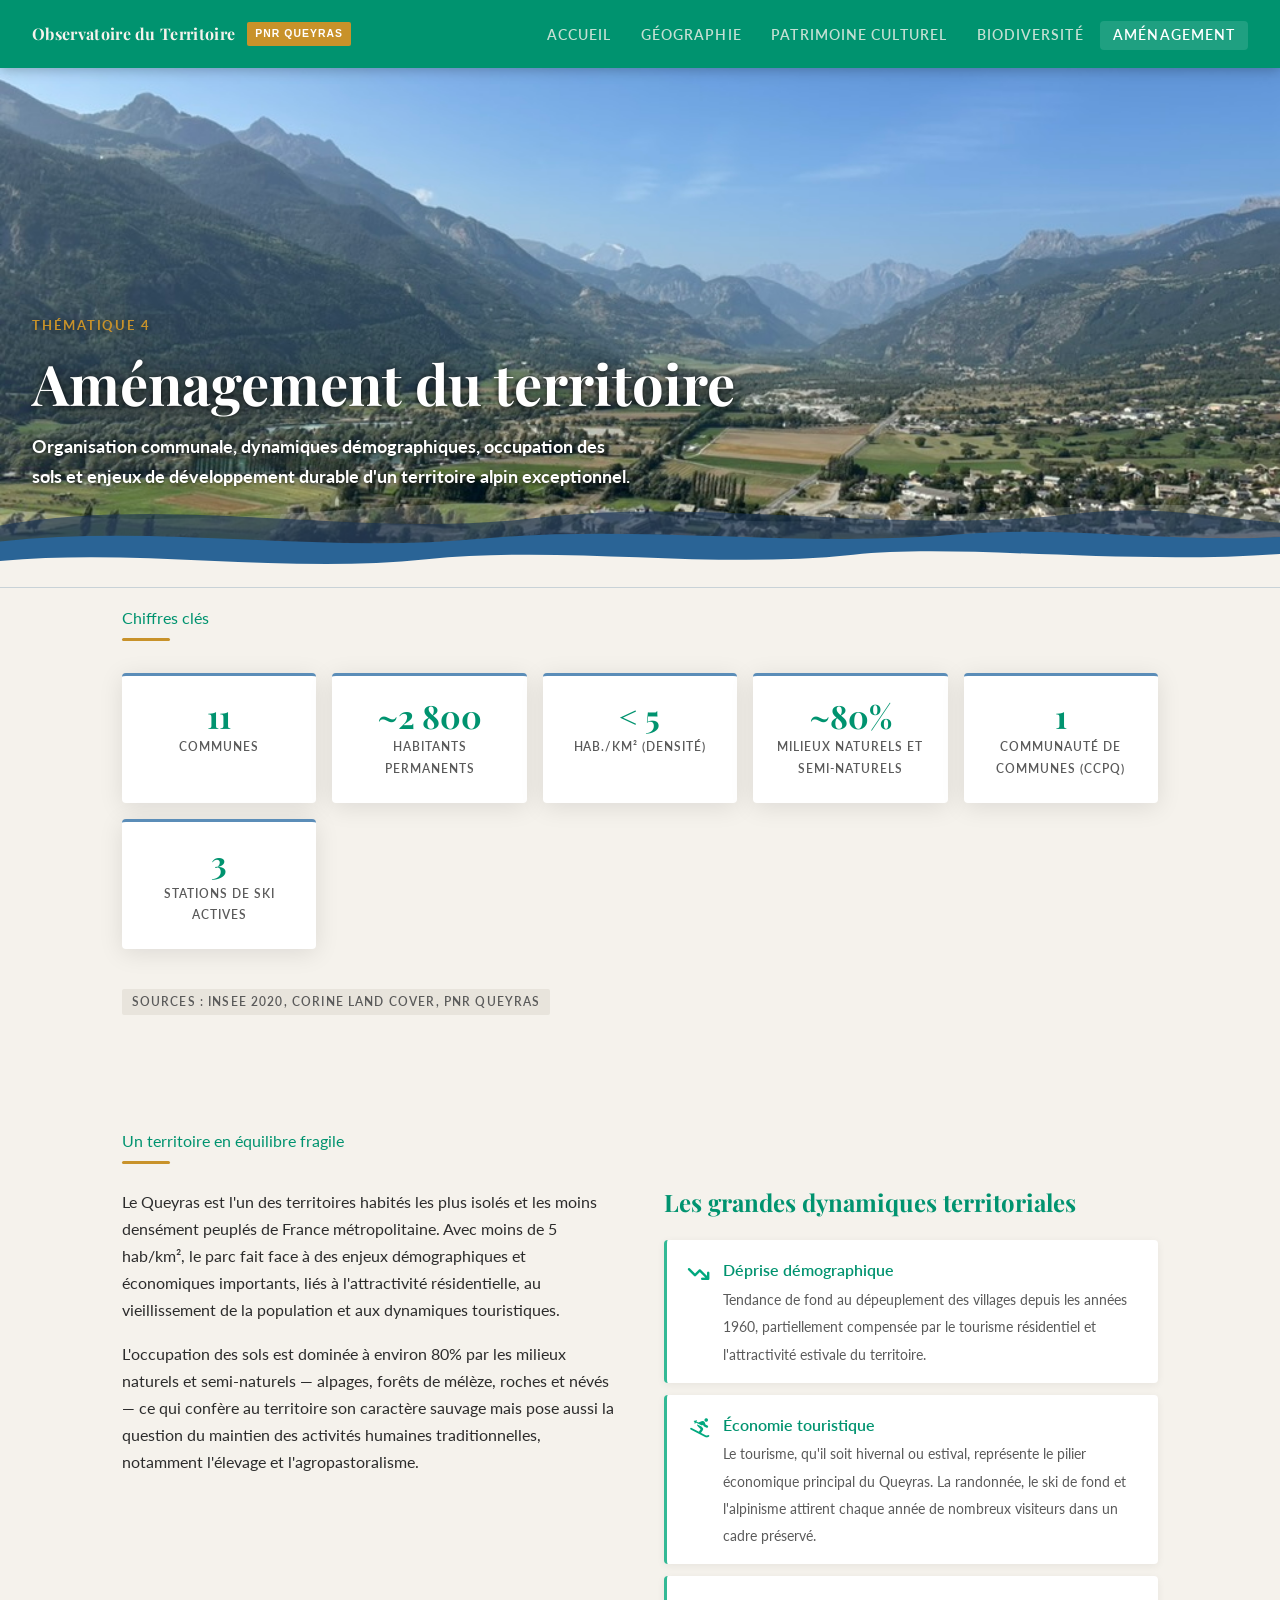
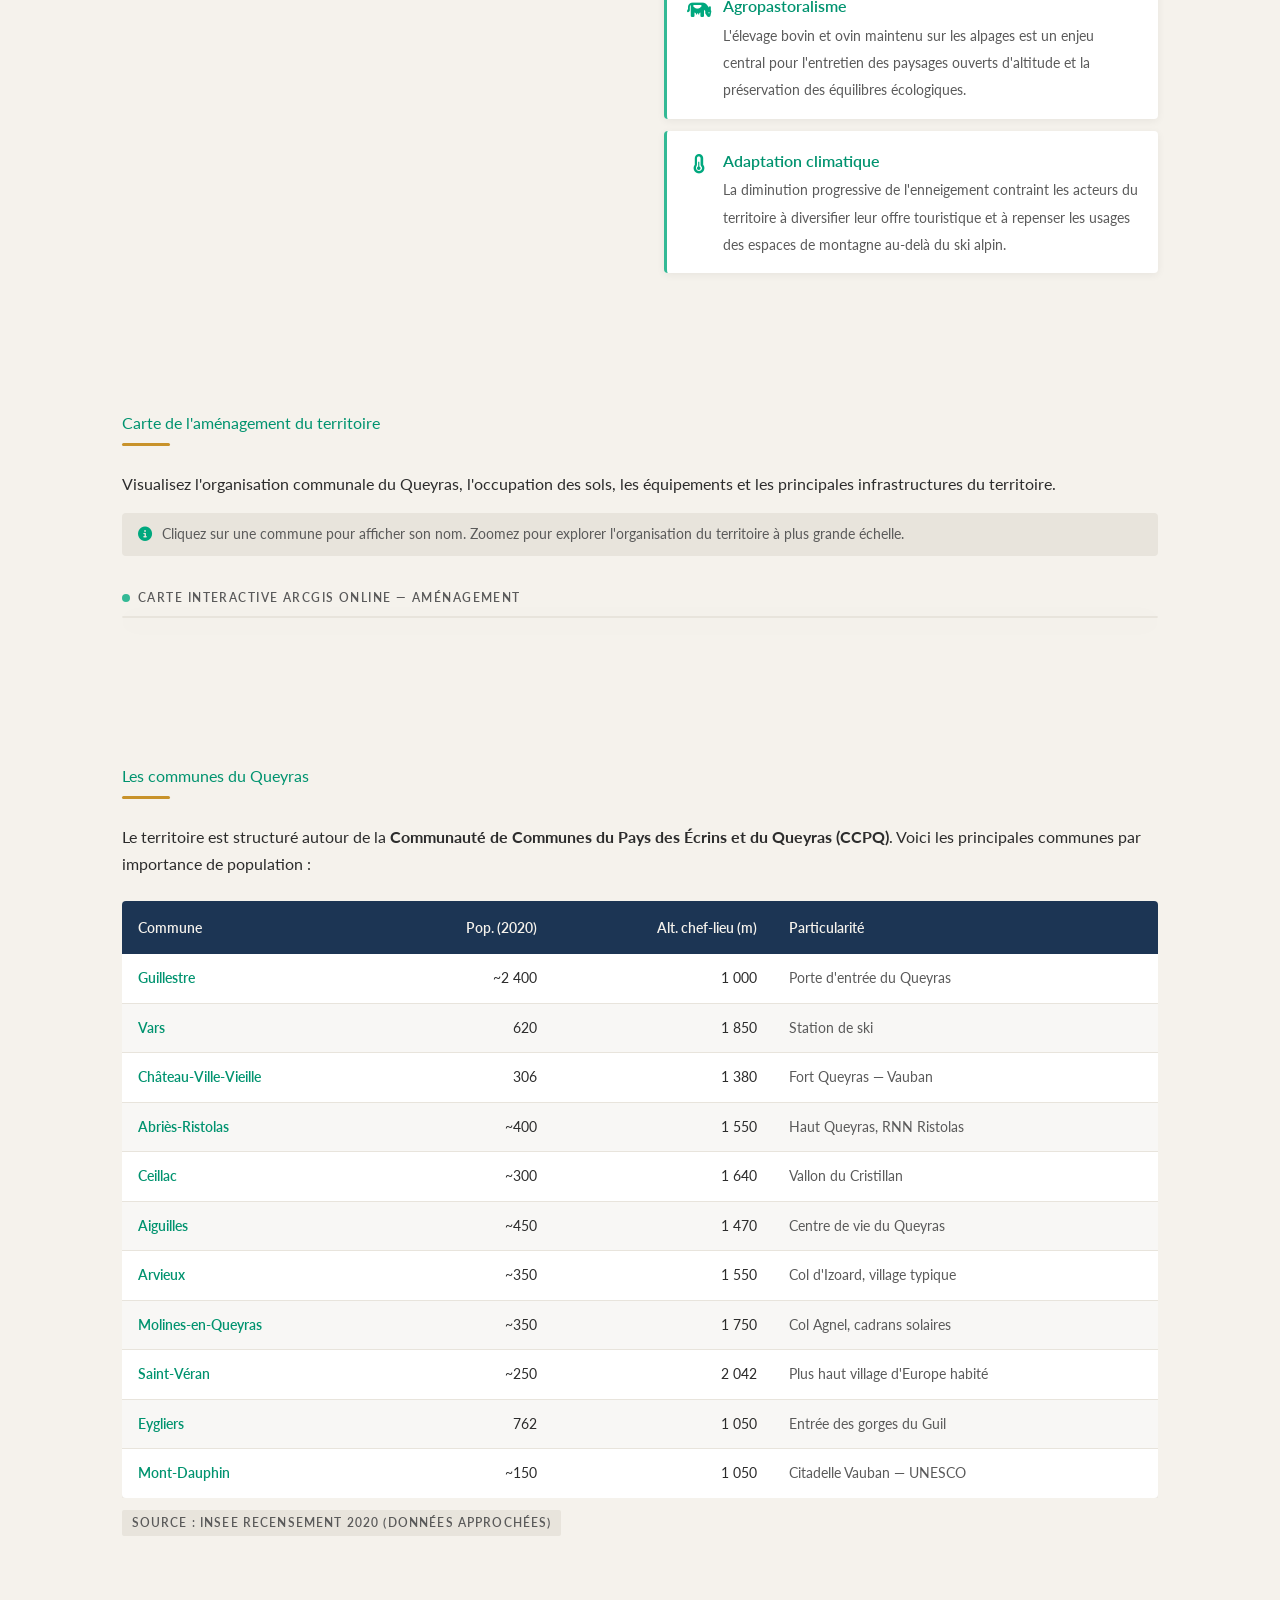
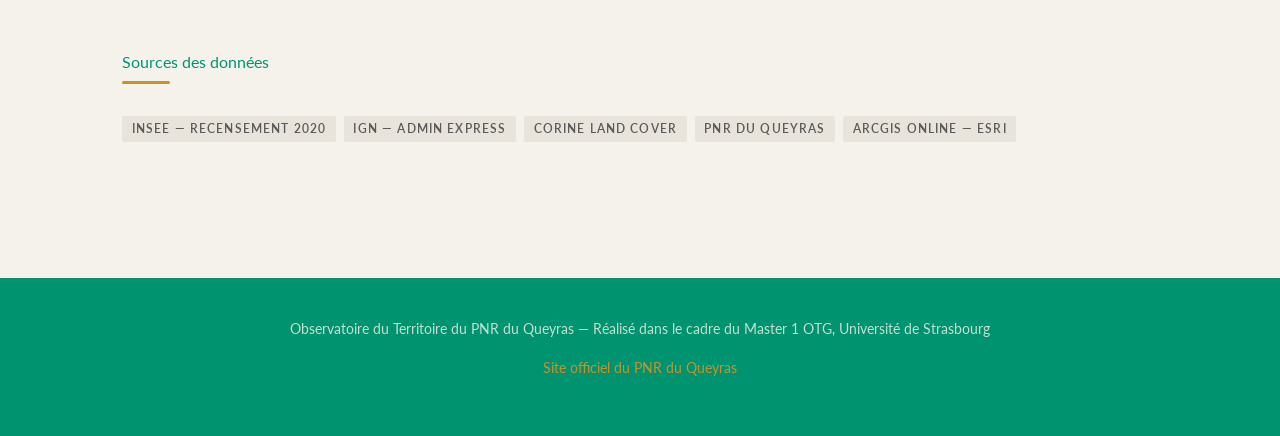
==== amenagement.html @ 5760b34a "Add files via upload" ====
<!DOCTYPE html>
<html lang="fr">
<head>
  <meta charset="UTF-8" />
  <meta name="viewport" content="width=device-width, initial-scale=1.0" />
  <title>Aménagement du territoire — Observatoire PNR Queyras</title>
  <link rel="stylesheet" href="style.css" />
  <script type="module" src="https://js.arcgis.com/5.0/embeddable-components/"></script>
</head>
<body>

<nav class="navbar">
  <div class="nav-brand">
    <span>Observatoire du Territoire</span>
    <span class="badge">PNR Queyras</span>
  </div>
  <ul class="nav-links">
    <li><a href="index.html">Accueil</a></li>
    <li><a href="geographie.html">Géographie</a></li>
    <li><a href="patrimoine.html">Patrimoine culturel</a></li>
    <li><a href="biodiversite.html">Biodiversité</a></li>
    <li><a href="amenagement.html">Aménagement</a></li>
  </ul>
</nav>

<header class="hero" style="
  background: url('amenagement-cover.jpeg') center 55% / cover no-repeat;
  position: relative;
">
  <div class="hero-content">
    <p class="hero-eyebrow" style="font-weight:700;">Thématique 4</p>
    <h1>Aménagement du territoire</h1>
    <p class="hero-subtitle" style="font-weight:700;">Organisation communale, dynamiques démographiques, occupation des sols et enjeux de développement durable d'un territoire alpin exceptionnel.</p>
  </div>
  <div class="hero-waves">
    <svg viewBox="0 0 1440 120" preserveAspectRatio="none" xmlns="http://www.w3.org/2000/svg">
      <path d="M0,30 C240,70 480,0 720,35 C960,70 1200,5 1440,35 L1440,120 L0,120 Z" fill="rgba(255,255,255,0.18)"/>
      <path d="M0,50 C200,15 400,65 600,42 C800,18 1000,60 1200,38 C1300,25 1370,42 1440,47 L1440,120 L0,120 Z" fill="#1C3554" opacity="0.65"/>
      <path d="M0,68 C180,48 360,82 540,65 C720,48 900,76 1080,60 C1200,50 1320,70 1440,63 L1440,120 L0,120 Z" fill="#2A6496"/>
      <path d="M0,90 C160,75 320,105 480,88 C640,72 800,100 960,83 C1080,70 1260,95 1440,82 L1440,120 L0,120 Z" fill="#F5F2EC"/>
    </svg>
  </div>
</header>

<main>
  <div class="container">

    <!-- CHIFFRES CLÉS -->
    <section class="section">
      <p class="section-title">Chiffres clés</p>
      <div class="section-line"></div>
      <div class="stats-grid fade-in">
        <div class="stat-card" style="border-top-color:var(--bleu-ciel);">
          <div class="stat-value">11</div>
          <div class="stat-label">Communes</div>
        </div>
        <div class="stat-card" style="border-top-color:var(--bleu-ciel);">
          <div class="stat-value">~2 800</div>
          <div class="stat-label">Habitants permanents</div>
        </div>
        <div class="stat-card" style="border-top-color:var(--bleu-ciel);">
          <div class="stat-value">&lt; 5</div>
          <div class="stat-label">hab./km² (densité)</div>
        </div>
        <div class="stat-card" style="border-top-color:var(--bleu-ciel);">
          <div class="stat-value">~80%</div>
          <div class="stat-label">Milieux naturels et semi-naturels</div>
        </div>
        <div class="stat-card" style="border-top-color:var(--bleu-ciel);">
          <div class="stat-value">1</div>
          <div class="stat-label">Communauté de communes (CCPQ)</div>
        </div>
        <div class="stat-card" style="border-top-color:var(--bleu-ciel);">
          <div class="stat-value">3</div>
          <div class="stat-label">Stations de ski actives</div>
        </div>
      </div>
      <span class="source-tag">Sources : INSEE 2020, Corine Land Cover, PNR Queyras</span>
    </section>

    <!-- PRÉSENTATION TEXTUELLE -->
    <section class="section fade-in">
      <p class="section-title">Un territoire en équilibre fragile</p>
      <div class="section-line"></div>
      <div class="content-split">
        <div>
          <p>Le Queyras est l'un des territoires habités les plus isolés et les moins densément peuplés de France métropolitaine. Avec moins de 5 hab/km², le parc fait face à des enjeux démographiques et économiques importants, liés à l'attractivité résidentielle, au vieillissement de la population et aux dynamiques touristiques.</p>
          <p>L'occupation des sols est dominée à environ 80% par les milieux naturels et semi-naturels — alpages, forêts de mélèze, roches et névés — ce qui confère au territoire son caractère sauvage mais pose aussi la question du maintien des activités humaines traditionnelles, notamment l'élevage et l'agropastoralisme.</p>
        </div>
        <div>
          <h3 style="color:var(--vert-foret); margin-bottom:0.75rem;">Les grandes dynamiques territoriales</h3>
          <ul class="heritage-list">
            <li>
              <span class="icon"><i class="fa-solid fa-arrow-trend-down"></i></span>
              <div><strong>Déprise démographique</strong><span>Tendance de fond au dépeuplement des villages depuis les années 1960, partiellement compensée par le tourisme résidentiel et l'attractivité estivale du territoire.</span></div>
            </li>
            <li>
              <span class="icon"><i class="fa-solid fa-person-skiing"></i></span>
              <div><strong>Économie touristique</strong><span>Le tourisme, qu'il soit hivernal ou estival, représente le pilier économique principal du Queyras. La randonnée, le ski de fond et l'alpinisme attirent chaque année de nombreux visiteurs dans un cadre préservé.</span></div>
            </li>
            <li>
              <span class="icon"><i class="fa-solid fa-cow"></i></span>
              <div><strong>Agropastoralisme</strong><span>L'élevage bovin et ovin maintenu sur les alpages est un enjeu central pour l'entretien des paysages ouverts d'altitude et la préservation des équilibres écologiques.</span></div>
            </li>
            <li>
              <span class="icon"><i class="fa-solid fa-temperature-half"></i></span>
              <div><strong>Adaptation climatique</strong><span>La diminution progressive de l'enneigement contraint les acteurs du territoire à diversifier leur offre touristique et à repenser les usages des espaces de montagne au-delà du ski alpin.</span></div>
            </li>
          </ul>
        </div>
      </div>
    </section>

    <!-- CARTE INTERACTIVE -->
    <section class="section fade-in">
      <p class="section-title">Carte de l'aménagement du territoire</p>
      <div class="section-line"></div>
      <p>Visualisez l'organisation communale du Queyras, l'occupation des sols, les équipements et les principales infrastructures du territoire.</p>
      <p style="font-size:0.88rem; color:var(--texte-leger); background:var(--gris-doux); padding:0.6rem 1rem; border-radius:4px; margin-bottom:0.5rem;">
        <i class="fa-solid fa-circle-info" style="color:var(--vert-montagne); margin-right:0.4rem;"></i>
        Cliquez sur une commune pour afficher son nom. Zoomez pour explorer l'organisation du territoire à plus grande échelle.
      </p>

      <div class="map-block">
        <div class="map-label">Carte interactive ArcGIS Online — Aménagement</div>
        <div class="map-iframe-wrapper">
          <!-- ╔══════════════════════════════════════════════════════════╗
               ║  REMPLACER PAR VOTRE LIEN ARCGIS AMÉNAGEMENT            ║
               ║  Couches suggérées :                                    ║
               ║  - Limites PNR + Communes                               ║
               ║  - Occupation des sols (Corine Land Cover)              ║
               ║  - Routes et accès                                      ║
               ║  - Équipements touristiques                             ║
               ╚══════════════════════════════════════════════════════════╝ -->
          <arcgis-embedded-map
            style="height:500px; width:100%;"
            item-id="7ecd8240e781426290216655fb91750b"
            theme="light"
            legend-enabled
            time-zone-label-enabled
            extent="725089.1506070411,5548488.668702696,801679.0529486844,5602911.832841669,102100"
            portal-url="https://unistra.maps.arcgis.com">
          </arcgis-embedded-map>
        </div>
      </div>
    </section>

    <!-- RÉPARTITION COMMUNALE -->
    <section class="section fade-in">
      <p class="section-title">Les communes du Queyras</p>
      <div class="section-line"></div>
      <p>Le territoire est structuré autour de la <strong>Communauté de Communes du Pays des Écrins et du Queyras (CCPQ)</strong>. Voici les principales communes par importance de population :</p>

      <div style="overflow-x:auto; margin-top:1.5rem;">
        <table style="width:100%; border-collapse:collapse; background:var(--blanc); border-radius:4px; overflow:hidden; box-shadow:var(--ombre); font-size:0.9rem;">
          <thead>
            <tr style="background:var(--bleu-nuit); color:var(--creme);">
              <th style="padding:0.9rem 1rem; text-align:left; font-weight:600;">Commune</th>
              <th style="padding:0.9rem 1rem; text-align:right; font-weight:600;">Pop. (2020)</th>
              <th style="padding:0.9rem 1rem; text-align:right; font-weight:600;">Alt. chef-lieu (m)</th>
              <th style="padding:0.9rem 1rem; text-align:left; font-weight:600;">Particularité</th>
            </tr>
          </thead>
          <tbody>
            <tr style="border-bottom:1px solid var(--gris-doux);">
              <td style="padding:0.75rem 1rem; font-weight:600; color:var(--vert-foret);">Guillestre</td>
              <td style="padding:0.75rem 1rem; text-align:right;">~2 400</td>
              <td style="padding:0.75rem 1rem; text-align:right;">1 000</td>
              <td style="padding:0.75rem 1rem; color:var(--texte-leger);">Porte d'entrée du Queyras</td>
            </tr>
            <tr style="border-bottom:1px solid var(--gris-doux); background:rgba(232,228,220,0.3);">
              <td style="padding:0.75rem 1rem; font-weight:600; color:var(--vert-foret);">Vars</td>
              <td style="padding:0.75rem 1rem; text-align:right;">620</td>
              <td style="padding:0.75rem 1rem; text-align:right;">1 850</td>
              <td style="padding:0.75rem 1rem; color:var(--texte-leger);">Station de ski</td>
            </tr>
            <tr style="border-bottom:1px solid var(--gris-doux);">
              <td style="padding:0.75rem 1rem; font-weight:600; color:var(--vert-foret);">Château-Ville-Vieille</td>
              <td style="padding:0.75rem 1rem; text-align:right;">306</td>
              <td style="padding:0.75rem 1rem; text-align:right;">1 380</td>
              <td style="padding:0.75rem 1rem; color:var(--texte-leger);">Fort Queyras — Vauban</td>
            </tr>
            <tr style="border-bottom:1px solid var(--gris-doux); background:rgba(232,228,220,0.3);">
              <td style="padding:0.75rem 1rem; font-weight:600; color:var(--vert-foret);">Abriès-Ristolas</td>
              <td style="padding:0.75rem 1rem; text-align:right;">~400</td>
              <td style="padding:0.75rem 1rem; text-align:right;">1 550</td>
              <td style="padding:0.75rem 1rem; color:var(--texte-leger);">Haut Queyras, RNN Ristolas</td>
            </tr>
            <tr style="border-bottom:1px solid var(--gris-doux);">
              <td style="padding:0.75rem 1rem; font-weight:600; color:var(--vert-foret);">Ceillac</td>
              <td style="padding:0.75rem 1rem; text-align:right;">~300</td>
              <td style="padding:0.75rem 1rem; text-align:right;">1 640</td>
              <td style="padding:0.75rem 1rem; color:var(--texte-leger);">Vallon du Cristillan</td>
            </tr>
            <tr style="border-bottom:1px solid var(--gris-doux); background:rgba(232,228,220,0.3);">
              <td style="padding:0.75rem 1rem; font-weight:600; color:var(--vert-foret);">Aiguilles</td>
              <td style="padding:0.75rem 1rem; text-align:right;">~450</td>
              <td style="padding:0.75rem 1rem; text-align:right;">1 470</td>
              <td style="padding:0.75rem 1rem; color:var(--texte-leger);">Centre de vie du Queyras</td>
            </tr>
            <tr style="border-bottom:1px solid var(--gris-doux);">
              <td style="padding:0.75rem 1rem; font-weight:600; color:var(--vert-foret);">Arvieux</td>
              <td style="padding:0.75rem 1rem; text-align:right;">~350</td>
              <td style="padding:0.75rem 1rem; text-align:right;">1 550</td>
              <td style="padding:0.75rem 1rem; color:var(--texte-leger);">Col d'Izoard, village typique</td>
            </tr>
            <tr style="border-bottom:1px solid var(--gris-doux); background:rgba(232,228,220,0.3);">
              <td style="padding:0.75rem 1rem; font-weight:600; color:var(--vert-foret);">Molines-en-Queyras</td>
              <td style="padding:0.75rem 1rem; text-align:right;">~350</td>
              <td style="padding:0.75rem 1rem; text-align:right;">1 750</td>
              <td style="padding:0.75rem 1rem; color:var(--texte-leger);">Col Agnel, cadrans solaires</td>
            </tr>
            <tr style="border-bottom:1px solid var(--gris-doux);">
              <td style="padding:0.75rem 1rem; font-weight:600; color:var(--vert-foret);">Saint-Véran</td>
              <td style="padding:0.75rem 1rem; text-align:right;">~250</td>
              <td style="padding:0.75rem 1rem; text-align:right;">2 042</td>
              <td style="padding:0.75rem 1rem; color:var(--texte-leger);">Plus haut village d'Europe habité</td>
            </tr>
            <tr style="border-bottom:1px solid var(--gris-doux); background:rgba(232,228,220,0.3);">
              <td style="padding:0.75rem 1rem; font-weight:600; color:var(--vert-foret);">Eygliers</td>
              <td style="padding:0.75rem 1rem; text-align:right;">762</td>
              <td style="padding:0.75rem 1rem; text-align:right;">1 050</td>
              <td style="padding:0.75rem 1rem; color:var(--texte-leger);">Entrée des gorges du Guil</td>
            </tr>
            <tr>
              <td style="padding:0.75rem 1rem; font-weight:600; color:var(--vert-foret);">Mont-Dauphin</td>
              <td style="padding:0.75rem 1rem; text-align:right;">~150</td>
              <td style="padding:0.75rem 1rem; text-align:right;">1 050</td>
              <td style="padding:0.75rem 1rem; color:var(--texte-leger);">Citadelle Vauban — UNESCO</td>
            </tr>
          </tbody>
        </table>
      </div>
      <span class="source-tag" style="margin-top:0.75rem; display:inline-block;">Source : INSEE Recensement 2020 (données approchées)</span>
    </section>

    <section class="section fade-in">
      <p class="section-title">Sources des données</p>
      <div class="section-line"></div>
      <p>
        <span class="source-tag">INSEE — Recensement 2020</span>&nbsp;
        <span class="source-tag">IGN — Admin Express</span>&nbsp;
        <span class="source-tag">Corine Land Cover</span>&nbsp;
        <span class="source-tag">PNR du Queyras</span>&nbsp;
        <span class="source-tag">ArcGIS Online — Esri</span>
      </p>
    </section>

  </div>
</main>

<footer class="footer">
  <p>Observatoire du Territoire du PNR du Queyras &mdash; Réalisé dans le cadre du Master 1 OTG, Université de Strasbourg</p>
  <p style="margin-top:0.5rem;"><a href="https://www.pnr-queyras.fr" target="_blank">Site officiel du PNR du Queyras</a></p>
</footer>

<script src="main.js"></script>
</body>
</html>
---- style.css ----
/* ============================================================
   OBSERVATOIRE DU TERRITOIRE — PNR DU QUEYRAS
   Charte graphique alpine & éditoriale
   ============================================================ */

@import url('https://fonts.googleapis.com/css2?family=Playfair+Display:ital,wght@0,400;0,700;1,400&family=Lato:wght@300;400;700&display=swap');
@import url('https://cdnjs.cloudflare.com/ajax/libs/font-awesome/6.5.0/css/all.min.css');

:root {
  --vert-foret:    #00936f;
  --vert-montagne: #00a87e;
  --vert-clair:    #33b995;
  --bleu-ciel:     #5B8DB8;
  --bleu-nuit:     #1C3554;
  --ocre:          #C8922A;
  --creme:         #F5F2EC;
  --blanc:         #FFFFFF;
  --gris-doux:     #E8E4DC;
  --texte:         #2C2C2C;
  --texte-leger:   #5A5A5A;

  --nav-h: 68px;
  --radius: 4px;
  --ombre: 0 4px 24px rgba(0,0,0,0.10);
  --transition: 0.25s ease;
}

*, *::before, *::after { box-sizing: border-box; margin: 0; padding: 0; }

html { scroll-behavior: smooth; }

body {
  font-family: 'Lato', sans-serif;
  font-weight: 400;
  color: var(--texte);
  background: var(--creme);
  line-height: 1.7;
}

/* ── TYPOGRAPHIE ─────────────────────────────────────────── */
h1, h2, h3, h4 {
  font-family: 'Playfair Display', Georgia, serif;
  line-height: 1.2;
}
h1 { font-size: clamp(2rem, 5vw, 3.5rem); }
h2 { font-size: clamp(1.5rem, 3vw, 2.4rem); }
h3 { font-size: clamp(1.1rem, 2vw, 1.5rem); }
p  { margin-bottom: 1rem; }
a  { color: var(--vert-montagne); text-decoration: none; }
a:hover { text-decoration: underline; }

/* ── NAVIGATION ──────────────────────────────────────────── */
.navbar {
  position: sticky;
  top: 0;
  z-index: 100;
  height: var(--nav-h);
  background: var(--vert-foret);
  display: flex;
  align-items: center;
  justify-content: space-between;
  padding: 0 2rem;
  box-shadow: 0 2px 12px rgba(0,0,0,0.25);
}

.nav-brand {
  display: flex;
  align-items: center;
  gap: 0.75rem;
  color: var(--creme);
  font-family: 'Playfair Display', serif;
  font-size: 1rem;
  font-weight: 700;
  letter-spacing: 0.02em;
}

.nav-brand .badge {
  background: var(--ocre);
  color: var(--blanc);
  font-family: 'Source Sans 3', sans-serif;
  font-size: 0.65rem;
  font-weight: 600;
  text-transform: uppercase;
  letter-spacing: 0.1em;
  padding: 0.2rem 0.5rem;
  border-radius: 2px;
}

.nav-links {
  display: flex;
  gap: 0.25rem;
  list-style: none;
}

.nav-links a {
  color: rgba(245,242,236,0.8);
  font-size: 0.85rem;
  font-weight: 600;
  text-transform: uppercase;
  letter-spacing: 0.08em;
  padding: 0.4rem 0.8rem;
  border-radius: var(--radius);
  transition: var(--transition);
  text-decoration: none;
}

.nav-links a:hover,
.nav-links a.active {
  color: var(--blanc);
  background: rgba(255,255,255,0.12);
}

/* ── HERO ────────────────────────────────────────────────── */
.hero {
  position: relative;
  min-height: 480px;
  display: flex;
  align-items: flex-end;
  overflow: visible;
}

/* Waves at bottom of hero */
.hero-waves {
  position: absolute;
  bottom: -40px;
  left: 0;
  width: 100%;
  z-index: 3;
  line-height: 0;
}

.hero-waves svg {
  display: block;
  width: 100%;
}

.hero-bg {
  position: absolute;
  inset: 0;
  background-image:
    radial-gradient(ellipse at 70% 30%, rgba(91,141,184,0.3) 0%, transparent 60%),
    radial-gradient(ellipse at 20% 80%, rgba(200,146,42,0.15) 0%, transparent 50%);
}

/* Mountain silhouette SVG in hero */
.hero-mountains {
  position: absolute;
  bottom: 0;
  left: 0;
  width: 100%;
  opacity: 0.12;
}

.hero-content {
  position: relative;
  z-index: 2;
  padding: 3rem 2rem 3.5rem;
  max-width: 900px;
  animation: fadeUp 0.8s ease both;
}

.hero-eyebrow {
  color: var(--ocre);
  font-size: 0.8rem;
  font-weight: 600;
  text-transform: uppercase;
  letter-spacing: 0.15em;
  margin-bottom: 0.75rem;
}

.hero h1 {
  color: var(--blanc);
  margin-bottom: 1rem;
  font-weight: 700;
  text-shadow: 0 2px 16px rgba(0,0,0,0.7), 0 1px 4px rgba(0,0,0,0.5);
}

.hero-subtitle {
  color: #ffffff;
  font-size: 1.1rem;
  font-weight: 700;
  max-width: 600px;
  margin-bottom: 0;
  text-shadow: 0 1px 10px rgba(0,0,0,0.6), 0 1px 3px rgba(0,0,0,0.4);
}

.hero-eyebrow {
  text-shadow: 0 1px 8px rgba(0,0,0,0.6);
}

/* ── MAIN CONTAINER ─────────────────────────────────────── */
.container {
  max-width: 1100px;
  margin: 0 auto;
  padding: 0 2rem;
}

.section {
  padding: 3.5rem 0;
}

.section-title {
  color: var(--vert-foret);
  margin-bottom: 0.4rem;
}

.section-line {
  width: 48px;
  height: 3px;
  background: var(--ocre);
  margin-bottom: 1.5rem;
  border-radius: 2px;
}

/* ── CARTE IFRAME PLACEHOLDER ───────────────────────────── */
.map-block {
  margin: 2rem 0;
}

.map-label {
  display: flex;
  align-items: center;
  gap: 0.5rem;
  font-size: 0.75rem;
  font-weight: 600;
  text-transform: uppercase;
  letter-spacing: 0.12em;
  color: var(--texte-leger);
  margin-bottom: 0.5rem;
}

.map-label::before {
  content: '';
  display: block;
  width: 8px; height: 8px;
  border-radius: 50%;
  background: var(--vert-clair);
}

.map-iframe-wrapper {
  position: relative;
  width: 100%;
  border-radius: var(--radius);
  overflow: hidden;
  box-shadow: var(--ombre);
  border: 1px solid var(--gris-doux);
}

.map-iframe-wrapper iframe {
  display: block;
  width: 100%;
  height: 500px;
  border: none;
}

/* Placeholder visuel quand pas encore de lien */
.map-placeholder {
  width: 100%;
  height: 500px;
  background: linear-gradient(145deg, #d8e8d0 0%, #c5dbb8 100%);
  display: flex;
  flex-direction: column;
  align-items: center;
  justify-content: center;
  gap: 1rem;
  color: var(--vert-foret);
  text-align: center;
  padding: 2rem;
}

.map-placeholder .map-icon {
  font-size: 3rem;
  opacity: 0.5;
}

.map-placeholder p {
  font-size: 0.9rem;
  font-weight: 600;
  color: var(--vert-foret);
  opacity: 0.7;
  margin: 0;
}

.map-placeholder code {
  font-size: 0.75rem;
  background: rgba(42,74,30,0.12);
  padding: 0.25rem 0.5rem;
  border-radius: 3px;
  color: var(--vert-foret);
}

/* ── CARTES STATISTIQUES ─────────────────────────────────── */
.stats-grid {
  display: grid;
  grid-template-columns: repeat(auto-fit, minmax(160px, 1fr));
  gap: 1rem;
  margin: 2rem 0;
}

.stat-card {
  background: var(--blanc);
  border-radius: var(--radius);
  padding: 1.5rem 1rem;
  text-align: center;
  box-shadow: var(--ombre);
  border-top: 3px solid var(--vert-clair);
  transition: var(--transition);
}

.stat-card:hover { transform: translateY(-3px); }

.stat-value {
  font-family: 'Playfair Display', serif;
  font-size: 2rem;
  font-weight: 700;
  color: var(--vert-foret);
  line-height: 1;
  margin-bottom: 0.3rem;
}

.stat-unit {
  font-size: 1rem;
  font-weight: 300;
  color: var(--vert-foret);
}

.stat-label {
  font-size: 0.78rem;
  font-weight: 600;
  text-transform: uppercase;
  letter-spacing: 0.08em;
  color: var(--texte-leger);
}

/* ── CONTENT LAYOUT ──────────────────────────────────────── */
.content-split {
  display: grid;
  grid-template-columns: 1fr 1fr;
  gap: 3rem;
  align-items: start;
}

@media (max-width: 768px) {
  .content-split { grid-template-columns: 1fr; }
}

/* ── CARD THÉMATIQUE ─────────────────────────────────────── */
.theme-card {
  background: var(--blanc);
  border-radius: var(--radius);
  overflow: hidden;
  box-shadow: var(--ombre);
  transition: var(--transition);
}

.theme-card:hover { transform: translateY(-3px); box-shadow: 0 8px 32px rgba(0,0,0,0.14); }

.theme-card-header {
  padding: 1.5rem;
  background: var(--vert-foret);
  color: var(--creme);
}

.theme-card-body {
  padding: 1.5rem;
  font-size: 0.95rem;
  color: var(--texte-leger);
}

/* ── LISTE PATRIMOINE ────────────────────────────────────── */
.heritage-list {
  list-style: none;
  display: grid;
  gap: 0.75rem;
  margin: 1.5rem 0;
}

.heritage-list li {
  display: flex;
  align-items: flex-start;
  gap: 0.75rem;
  background: var(--blanc);
  padding: 1rem 1.25rem;
  border-radius: var(--radius);
  box-shadow: 0 2px 8px rgba(0,0,0,0.06);
  border-left: 3px solid var(--vert-clair);
}

.heritage-list li .icon {
  font-size: 1.2rem;
  flex-shrink: 0;
  margin-top: 0.1rem;
  color: var(--vert-montagne);
  width: 1.5rem;
  text-align: center;
}

.heritage-list li strong {
  display: block;
  color: var(--vert-foret);
  font-weight: 600;
  margin-bottom: 0.1rem;
}

.heritage-list li span {
  font-size: 0.88rem;
  color: var(--texte-leger);
}

/* ── BANDEAU INTRO ───────────────────────────────────────── */
.intro-band {
  background: var(--vert-foret);
  color: var(--creme);
  padding: 2rem;
  border-radius: var(--radius);
  margin: 2rem 0;
  font-size: 1.05rem;
  font-style: italic;
  border-left: 4px solid var(--ocre);
  line-height: 1.8;
}

/* ── SOURCE TAG ──────────────────────────────────────────── */
.source-tag {
  display: inline-block;
  font-size: 0.72rem;
  font-weight: 600;
  text-transform: uppercase;
  letter-spacing: 0.1em;
  color: var(--texte-leger);
  background: var(--gris-doux);
  padding: 0.2rem 0.6rem;
  border-radius: 2px;
  margin-top: 0.5rem;
}

/* ── FOOTER ──────────────────────────────────────────────── */
.footer {
  background: var(--vert-foret);
  color: rgba(245,242,236,0.8);
  padding: 2.5rem 2rem;
  margin-top: 4rem;
  text-align: center;
  font-size: 0.85rem;
}

.footer a { color: var(--ocre); }

/* ── ANIMATIONS ──────────────────────────────────────────── */
@keyframes fadeUp {
  from { opacity: 0; transform: translateY(24px); }
  to   { opacity: 1; transform: translateY(0); }
}

.fade-in {
  opacity: 0;
  transform: translateY(16px);
  transition: opacity 0.6s ease, transform 0.6s ease;
}
.fade-in.visible {
  opacity: 1;
  transform: translateY(0);
}

/* ── RESPONSIVE NAV ──────────────────────────────────────── */
@media (max-width: 860px) {
  .nav-links { display: none; }
  .navbar { padding: 0 1rem; }
}
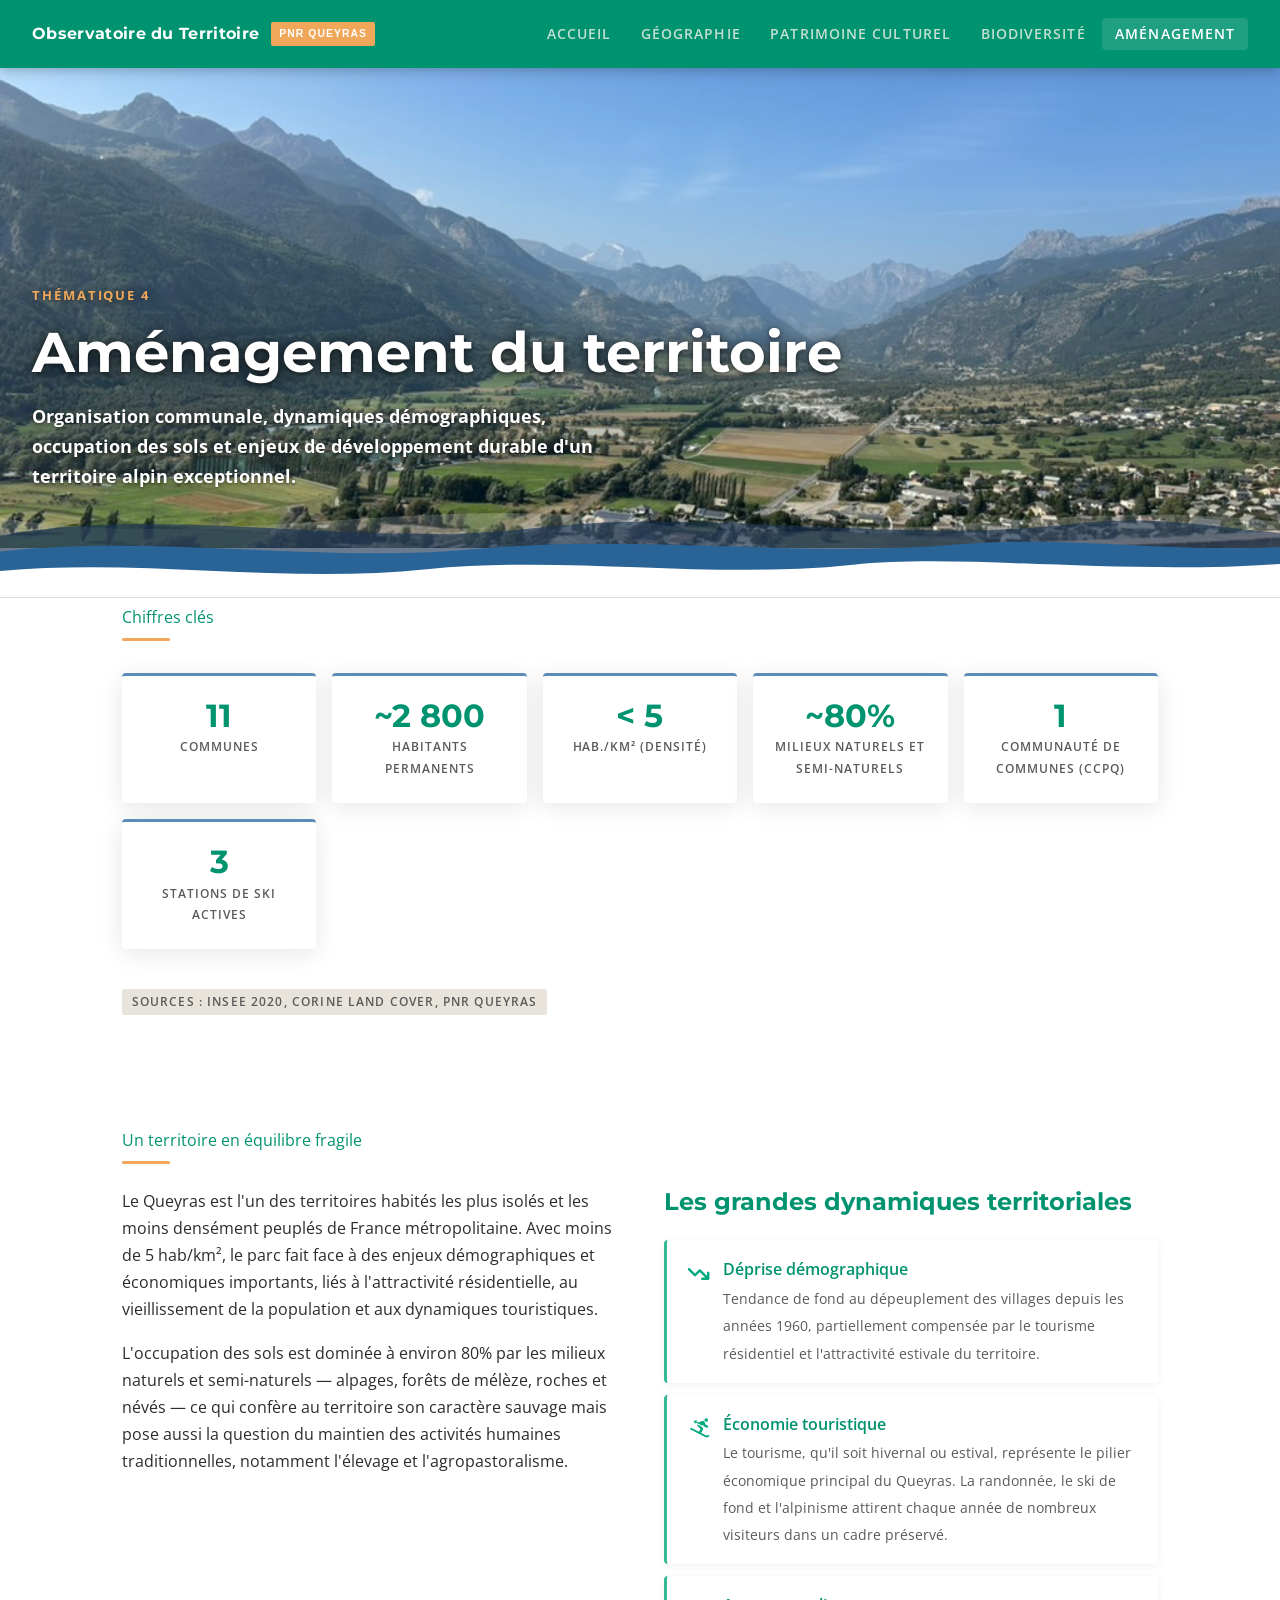
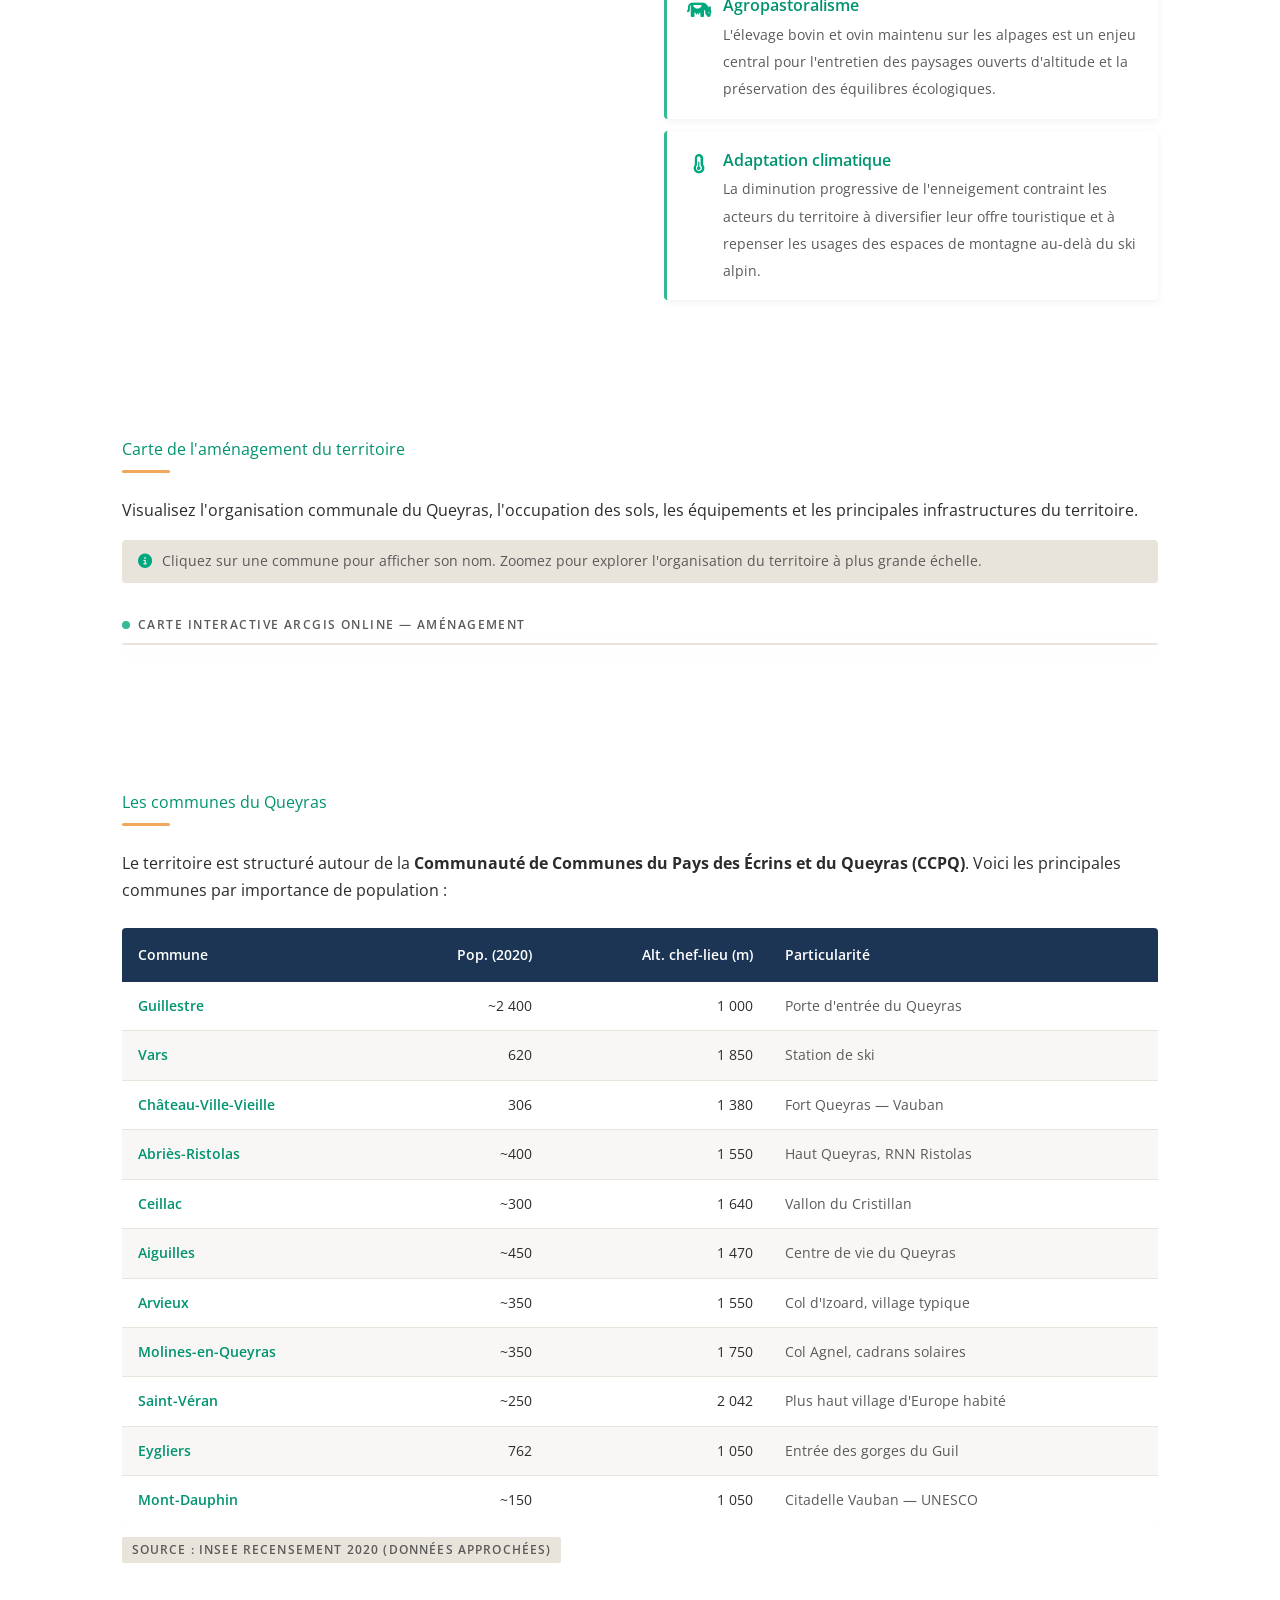
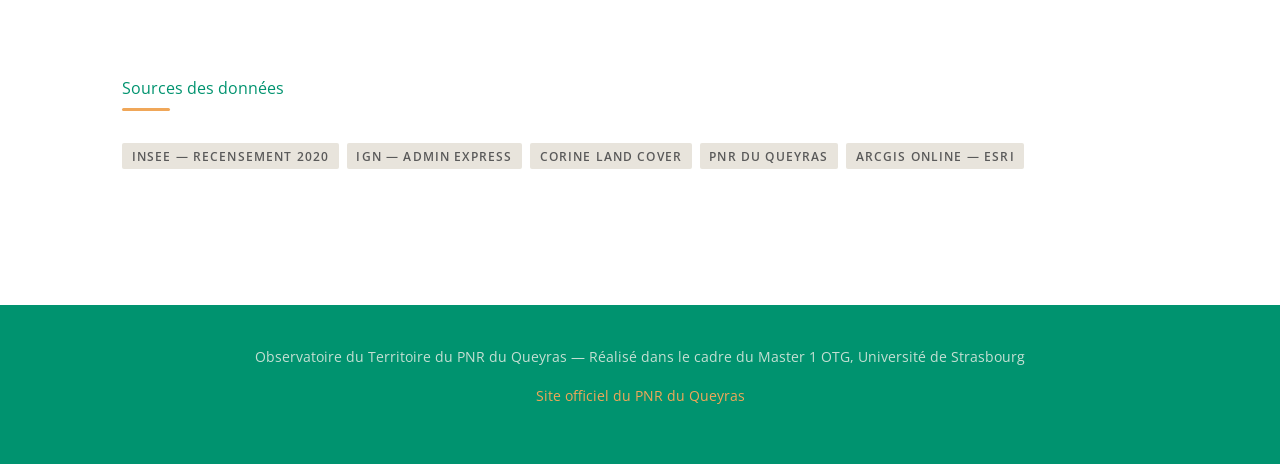
==== commit 4c820ac6: "Add files via upload" ====
--- a/amenagement.html
+++ b/amenagement.html
@@ -37,7 +37,7 @@
       <path d="M0,30 C240,70 480,0 720,35 C960,70 1200,5 1440,35 L1440,120 L0,120 Z" fill="rgba(255,255,255,0.18)"/>
       <path d="M0,50 C200,15 400,65 600,42 C800,18 1000,60 1200,38 C1300,25 1370,42 1440,47 L1440,120 L0,120 Z" fill="#1C3554" opacity="0.65"/>
       <path d="M0,68 C180,48 360,82 540,65 C720,48 900,76 1080,60 C1200,50 1320,70 1440,63 L1440,120 L0,120 Z" fill="#2A6496"/>
-      <path d="M0,90 C160,75 320,105 480,88 C640,72 800,100 960,83 C1080,70 1260,95 1440,82 L1440,120 L0,120 Z" fill="#F5F2EC"/>
+      <path d="M0,90 C160,75 320,105 480,88 C640,72 800,100 960,83 C1080,70 1260,95 1440,82 L1440,120 L0,120 Z" fill="#ffffff"/>
     </svg>
   </div>
 </header>
--- a/style.css
+++ b/style.css
@@ -3,7 +3,7 @@
    Charte graphique alpine & éditoriale
    ============================================================ */
 
-@import url('https://fonts.googleapis.com/css2?family=Playfair+Display:ital,wght@0,400;0,700;1,400&family=Lato:wght@300;400;700&display=swap');
+@import url('https://fonts.googleapis.com/css2?family=Montserrat:wght@400;600;700&family=Open+Sans:wght@300;400;600&display=swap');
 @import url('https://cdnjs.cloudflare.com/ajax/libs/font-awesome/6.5.0/css/all.min.css');
 
 :root {
@@ -12,8 +12,8 @@
   --vert-clair:    #33b995;
   --bleu-ciel:     #5B8DB8;
   --bleu-nuit:     #1C3554;
-  --ocre:          #C8922A;
-  --creme:         #F5F2EC;
+  --ocre:          #f0a759;
+  --creme:         #ffffff;
   --blanc:         #FFFFFF;
   --gris-doux:     #E8E4DC;
   --texte:         #2C2C2C;
@@ -30,7 +30,7 @@
 html { scroll-behavior: smooth; }
 
 body {
-  font-family: 'Lato', sans-serif;
+  font-family: 'Open Sans', sans-serif;
   font-weight: 400;
   color: var(--texte);
   background: var(--creme);
@@ -39,7 +39,7 @@
 
 /* ── TYPOGRAPHIE ─────────────────────────────────────────── */
 h1, h2, h3, h4 {
-  font-family: 'Playfair Display', Georgia, serif;
+  font-family: 'Montserrat', sans-serif;
   line-height: 1.2;
 }
 h1 { font-size: clamp(2rem, 5vw, 3.5rem); }
@@ -68,7 +68,7 @@
   align-items: center;
   gap: 0.75rem;
   color: var(--creme);
-  font-family: 'Playfair Display', serif;
+  font-family: 'Montserrat', sans-serif;
   font-size: 1rem;
   font-weight: 700;
   letter-spacing: 0.02em;
@@ -122,7 +122,7 @@
 /* Waves at bottom of hero */
 .hero-waves {
   position: absolute;
-  bottom: -40px;
+  bottom: -50px;
   left: 0;
   width: 100%;
   z-index: 3;
@@ -310,7 +310,7 @@
 .stat-card:hover { transform: translateY(-3px); }
 
 .stat-value {
-  font-family: 'Playfair Display', serif;
+  font-family: 'Montserrat', sans-serif;
   font-size: 2rem;
   font-weight: 700;
   color: var(--vert-foret);
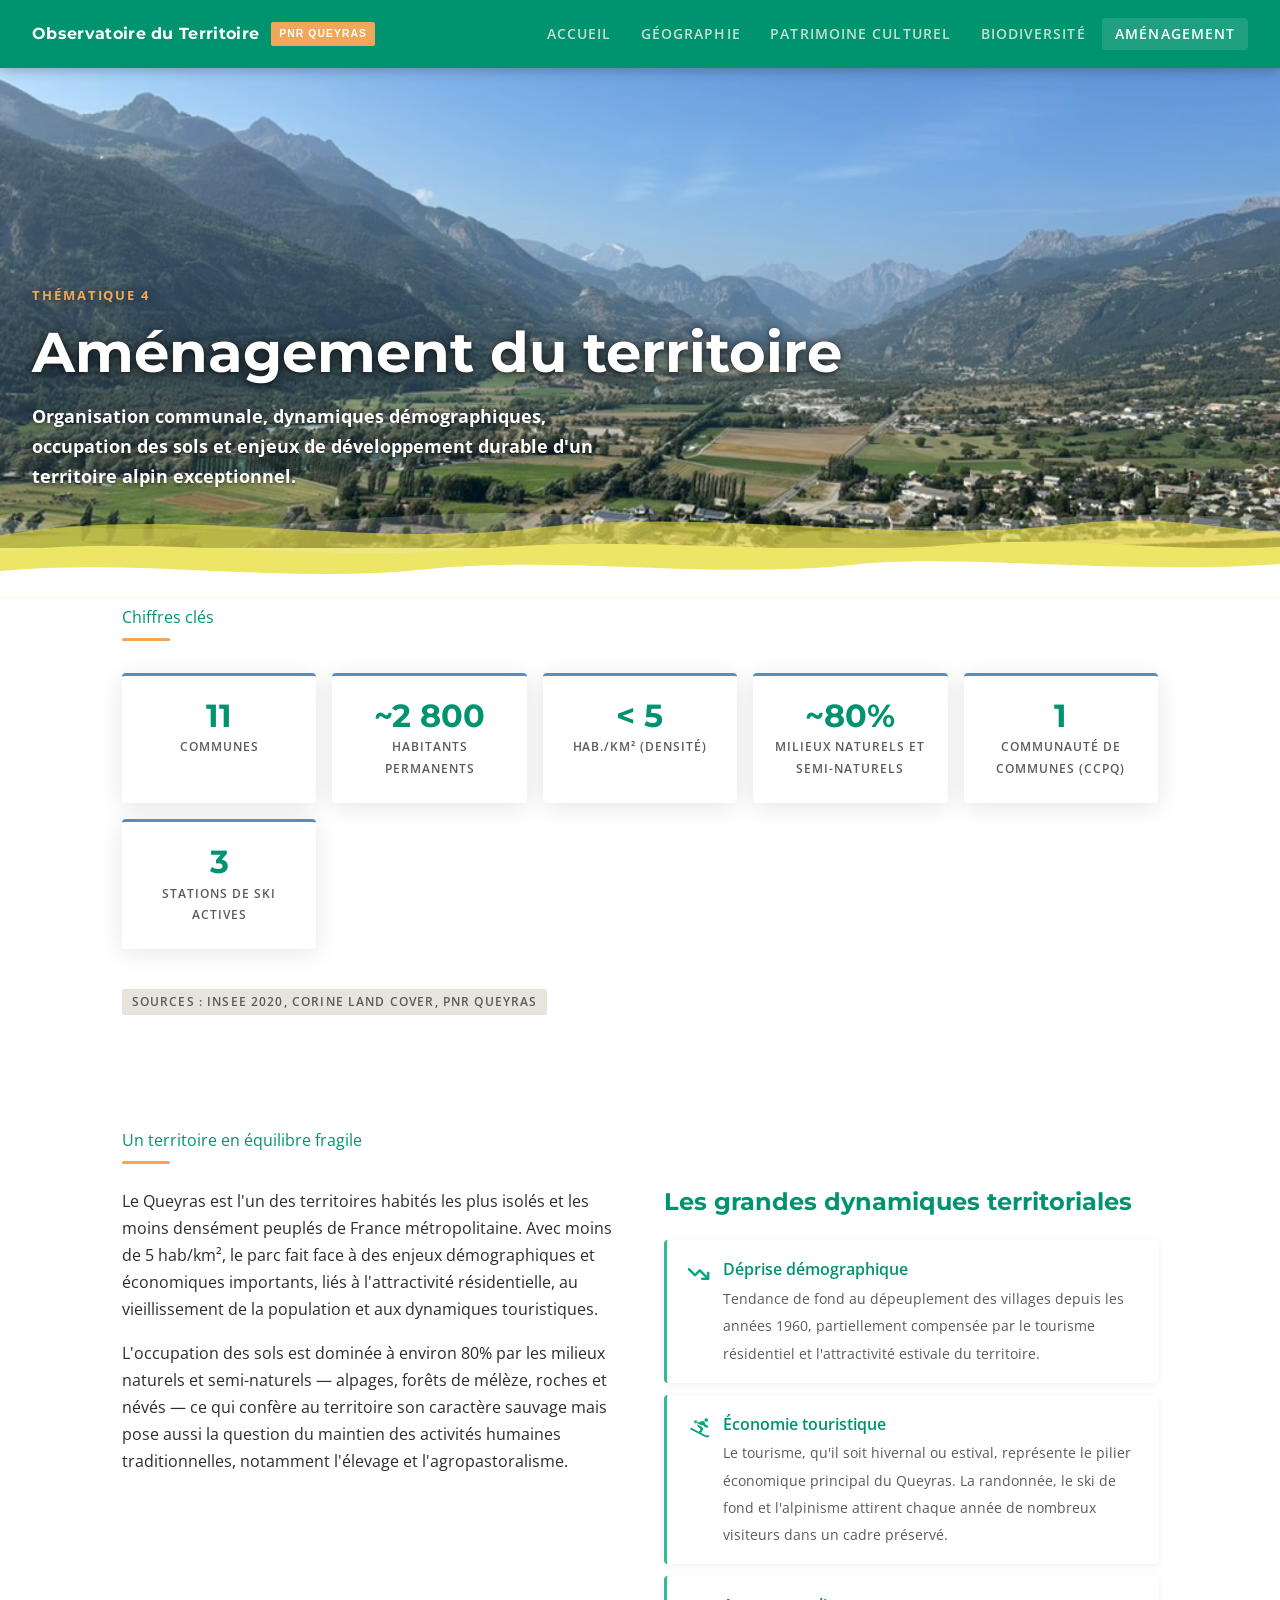
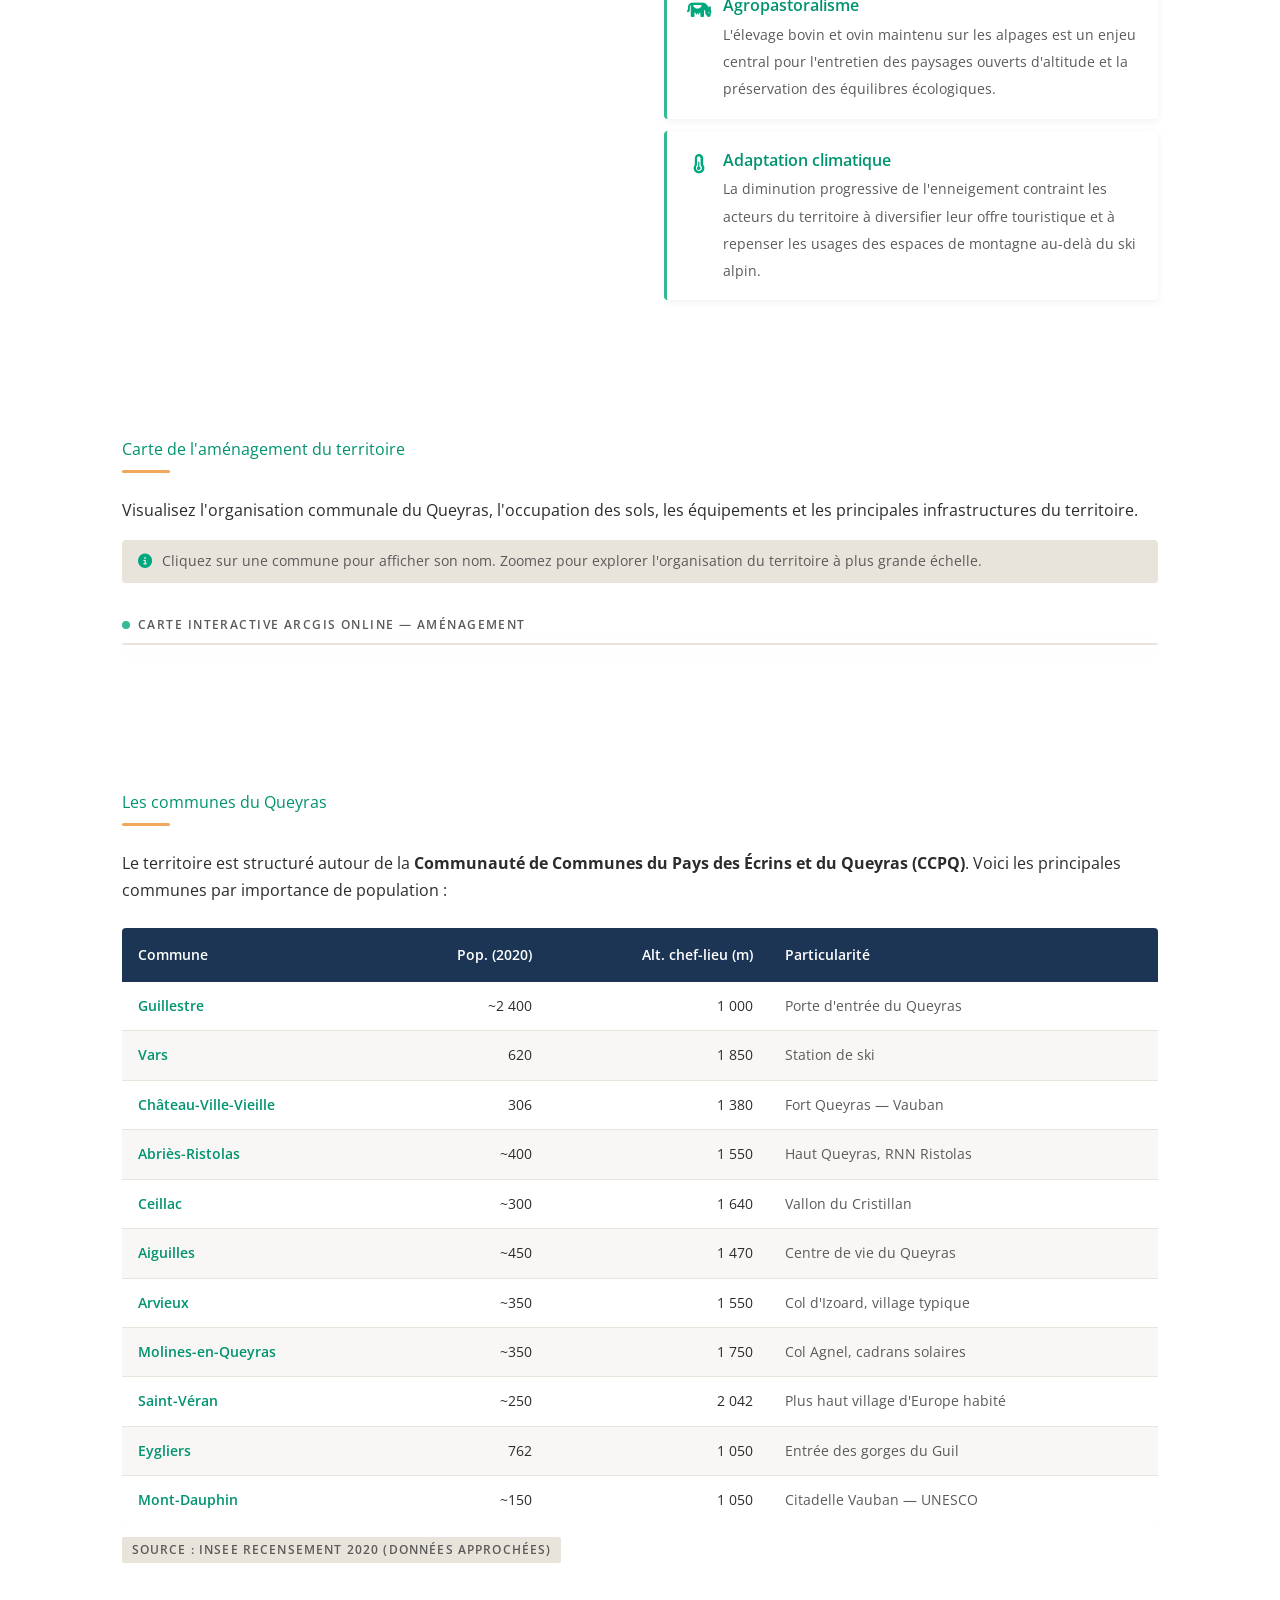
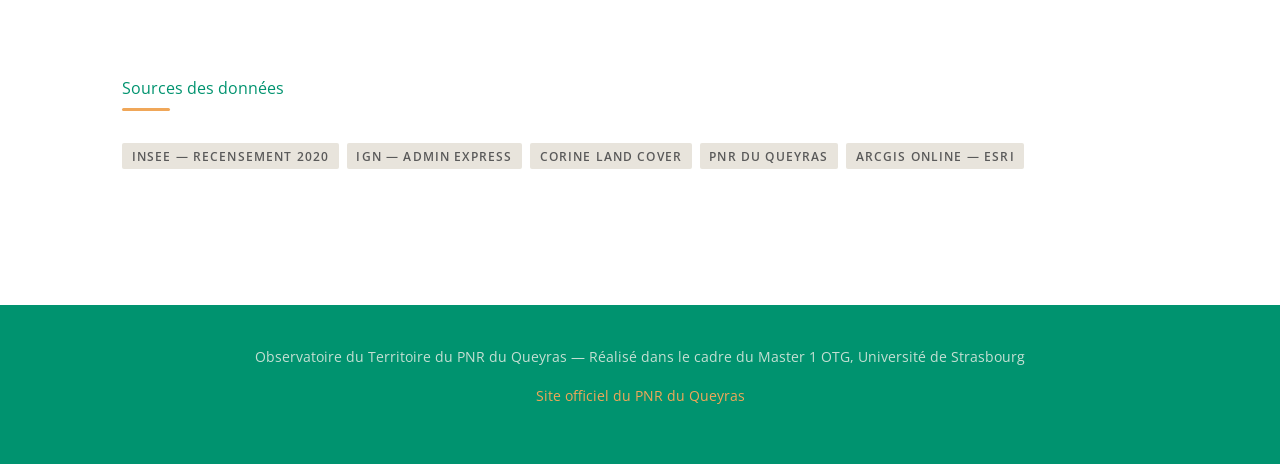
==== commit 55d000de: "Add files via upload" ====
--- a/amenagement.html
+++ b/amenagement.html
@@ -35,8 +35,8 @@
   <div class="hero-waves">
     <svg viewBox="0 0 1440 120" preserveAspectRatio="none" xmlns="http://www.w3.org/2000/svg">
       <path d="M0,30 C240,70 480,0 720,35 C960,70 1200,5 1440,35 L1440,120 L0,120 Z" fill="rgba(255,255,255,0.18)"/>
-      <path d="M0,50 C200,15 400,65 600,42 C800,18 1000,60 1200,38 C1300,25 1370,42 1440,47 L1440,120 L0,120 Z" fill="#1C3554" opacity="0.65"/>
-      <path d="M0,68 C180,48 360,82 540,65 C720,48 900,76 1080,60 C1200,50 1320,70 1440,63 L1440,120 L0,120 Z" fill="#2A6496"/>
+      <path d="M0,50 C200,15 400,65 600,42 C800,18 1000,60 1200,38 C1300,25 1370,42 1440,47 L1440,120 L0,120 Z" fill="#e5d941" opacity="0.65"/>
+      <path d="M0,68 C180,48 360,82 540,65 C720,48 900,76 1080,60 C1200,50 1320,70 1440,63 L1440,120 L0,120 Z" fill="#ece566"/>
       <path d="M0,90 C160,75 320,105 480,88 C640,72 800,100 960,83 C1080,70 1260,95 1440,82 L1440,120 L0,120 Z" fill="#ffffff"/>
     </svg>
   </div>
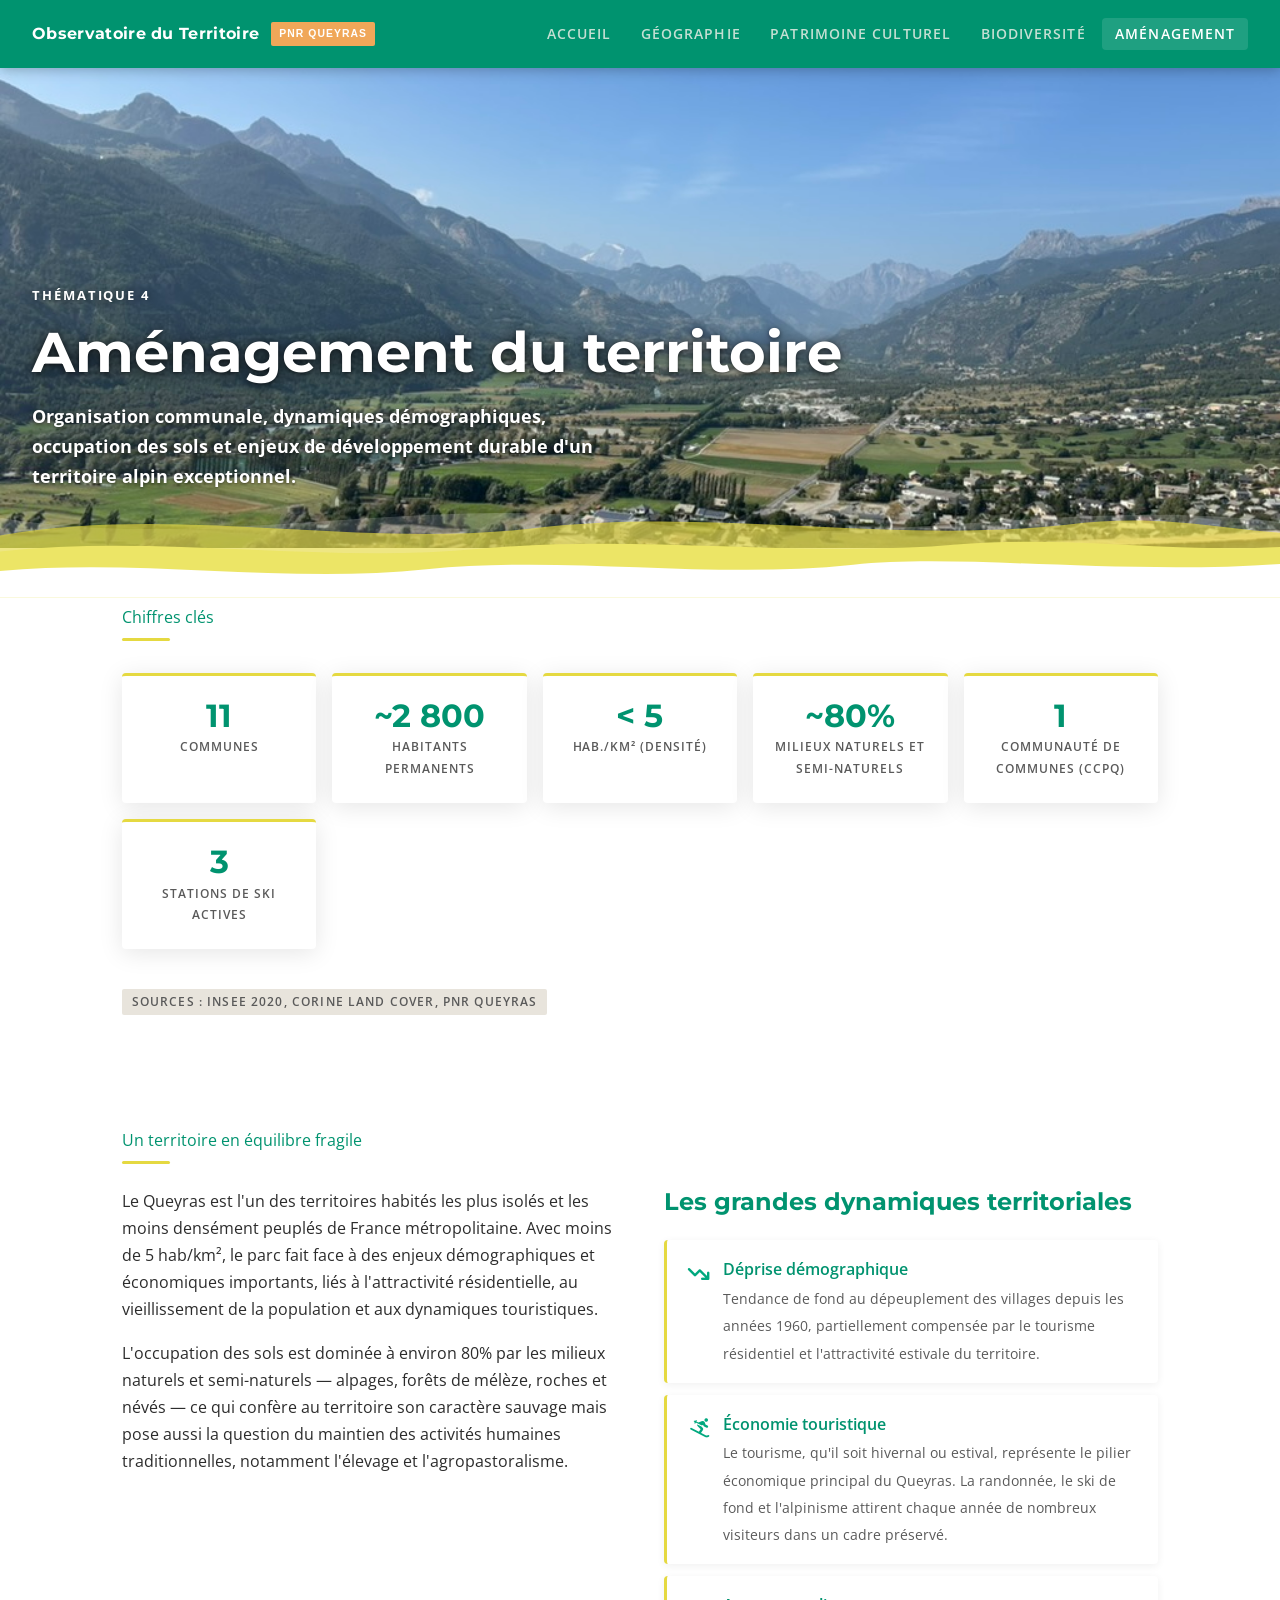
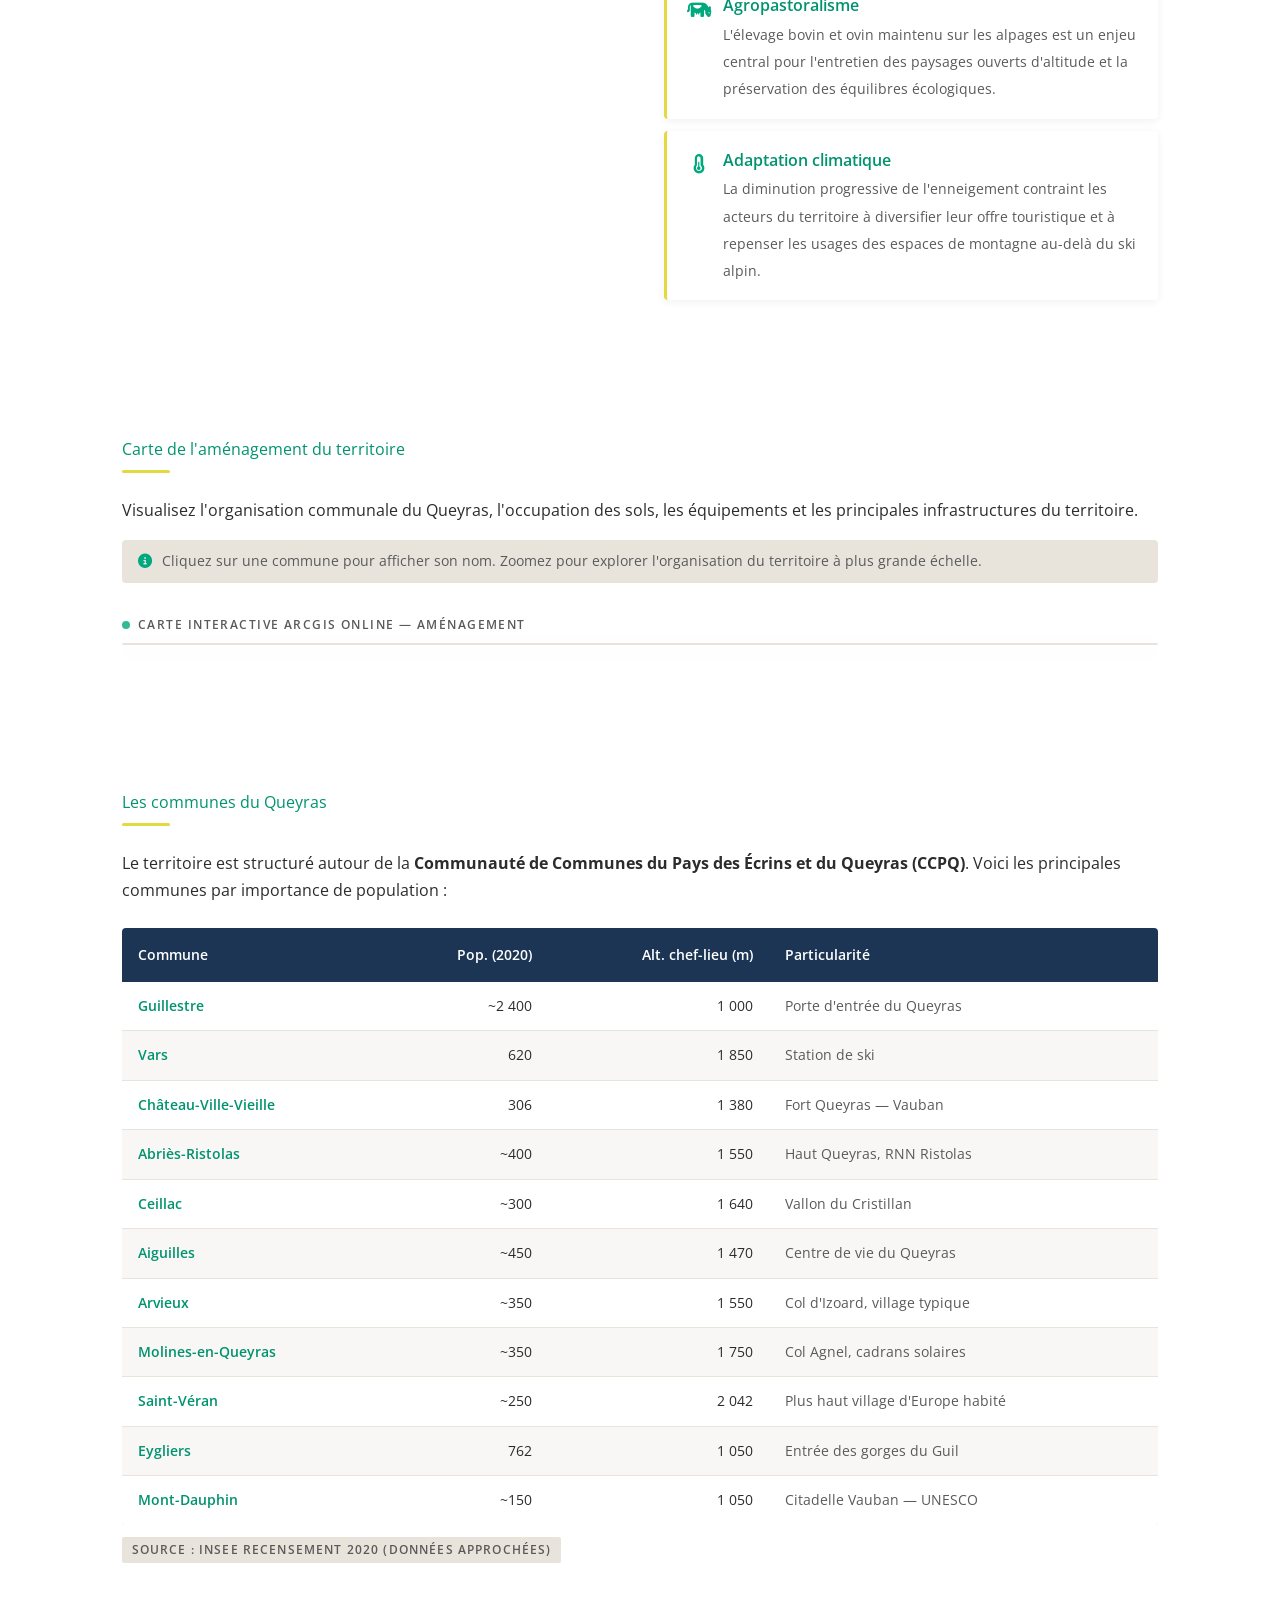
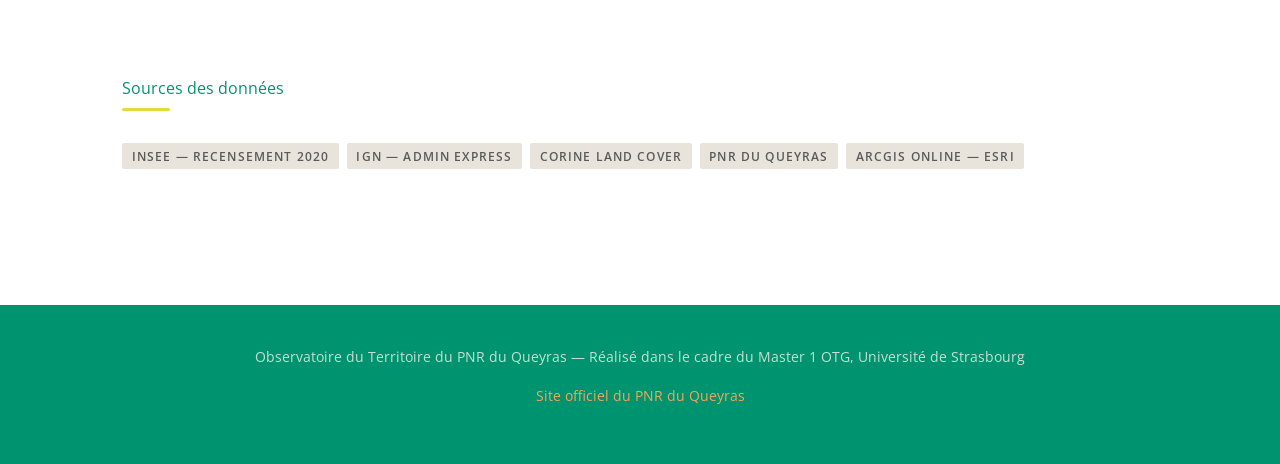
==== commit 9586b4d4: "Add files via upload" ====
--- a/amenagement.html
+++ b/amenagement.html
@@ -6,6 +6,7 @@
   <title>Aménagement du territoire — Observatoire PNR Queyras</title>
   <link rel="stylesheet" href="style.css" />
   <script type="module" src="https://js.arcgis.com/5.0/embeddable-components/"></script>
+  <style>:root { --accent: #e5d941; }</style>
 </head>
 <body>
 
@@ -50,27 +51,27 @@
       <p class="section-title">Chiffres clés</p>
       <div class="section-line"></div>
       <div class="stats-grid fade-in">
-        <div class="stat-card" style="border-top-color:var(--bleu-ciel);">
+        <div class="stat-card" >
           <div class="stat-value">11</div>
           <div class="stat-label">Communes</div>
         </div>
-        <div class="stat-card" style="border-top-color:var(--bleu-ciel);">
+        <div class="stat-card" >
           <div class="stat-value">~2 800</div>
           <div class="stat-label">Habitants permanents</div>
         </div>
-        <div class="stat-card" style="border-top-color:var(--bleu-ciel);">
+        <div class="stat-card" >
           <div class="stat-value">&lt; 5</div>
           <div class="stat-label">hab./km² (densité)</div>
         </div>
-        <div class="stat-card" style="border-top-color:var(--bleu-ciel);">
+        <div class="stat-card" >
           <div class="stat-value">~80%</div>
           <div class="stat-label">Milieux naturels et semi-naturels</div>
         </div>
-        <div class="stat-card" style="border-top-color:var(--bleu-ciel);">
+        <div class="stat-card" >
           <div class="stat-value">1</div>
           <div class="stat-label">Communauté de communes (CCPQ)</div>
         </div>
-        <div class="stat-card" style="border-top-color:var(--bleu-ciel);">
+        <div class="stat-card" >
           <div class="stat-value">3</div>
           <div class="stat-label">Stations de ski actives</div>
         </div>
--- a/style.css
+++ b/style.css
@@ -160,12 +160,13 @@
 }
 
 .hero-eyebrow {
-  color: var(--ocre);
+  color: #ffffff;
   font-size: 0.8rem;
   font-weight: 600;
   text-transform: uppercase;
   letter-spacing: 0.15em;
   margin-bottom: 0.75rem;
+  text-shadow: 0 1px 8px rgba(0,0,0,0.6);
 }
 
 .hero h1 {
@@ -207,7 +208,7 @@
 .section-line {
   width: 48px;
   height: 3px;
-  background: var(--ocre);
+  background: var(--accent, var(--ocre));
   margin-bottom: 1.5rem;
   border-radius: 2px;
 }
@@ -303,7 +304,7 @@
   padding: 1.5rem 1rem;
   text-align: center;
   box-shadow: var(--ombre);
-  border-top: 3px solid var(--vert-clair);
+  border-top: 3px solid var(--accent, var(--vert-clair));
   transition: var(--transition);
 }
 
@@ -383,7 +384,7 @@
   padding: 1rem 1.25rem;
   border-radius: var(--radius);
   box-shadow: 0 2px 8px rgba(0,0,0,0.06);
-  border-left: 3px solid var(--vert-clair);
+  border-left: 3px solid var(--accent, var(--vert-clair));
 }
 
 .heritage-list li .icon {
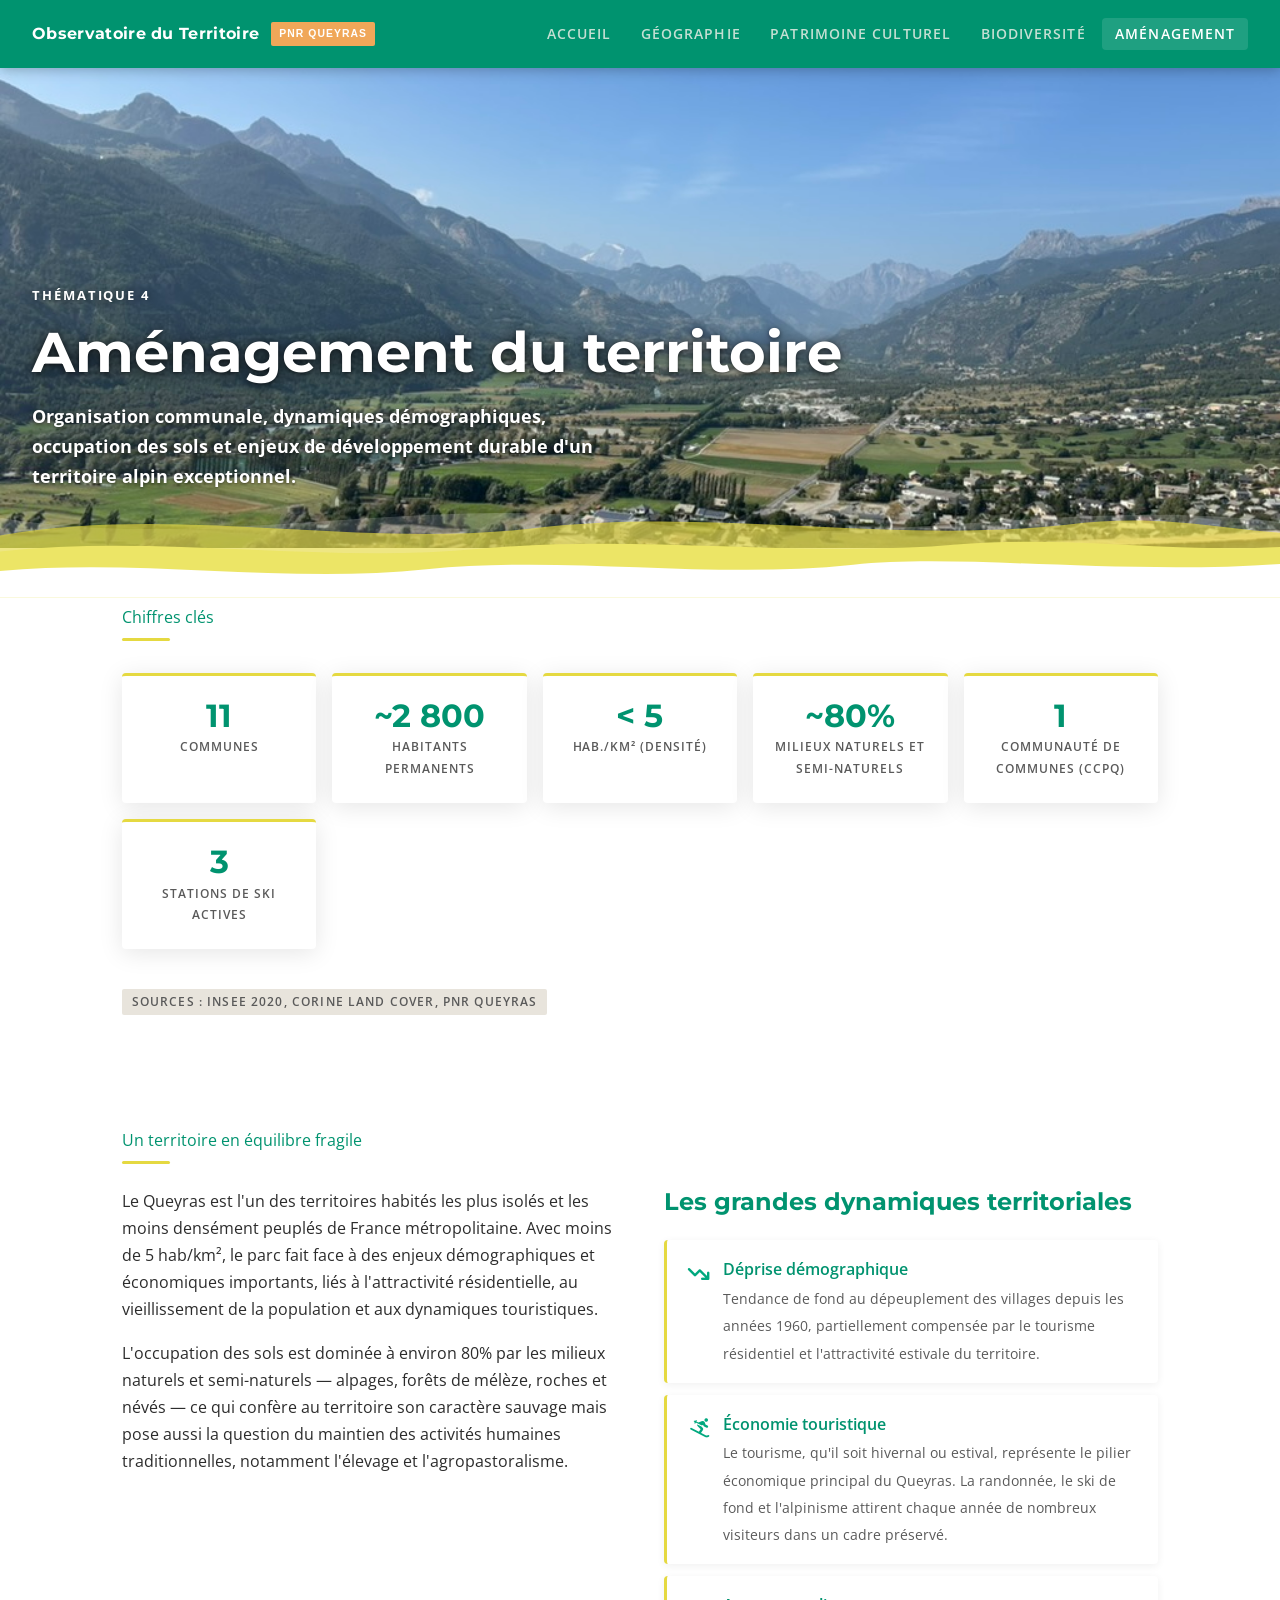
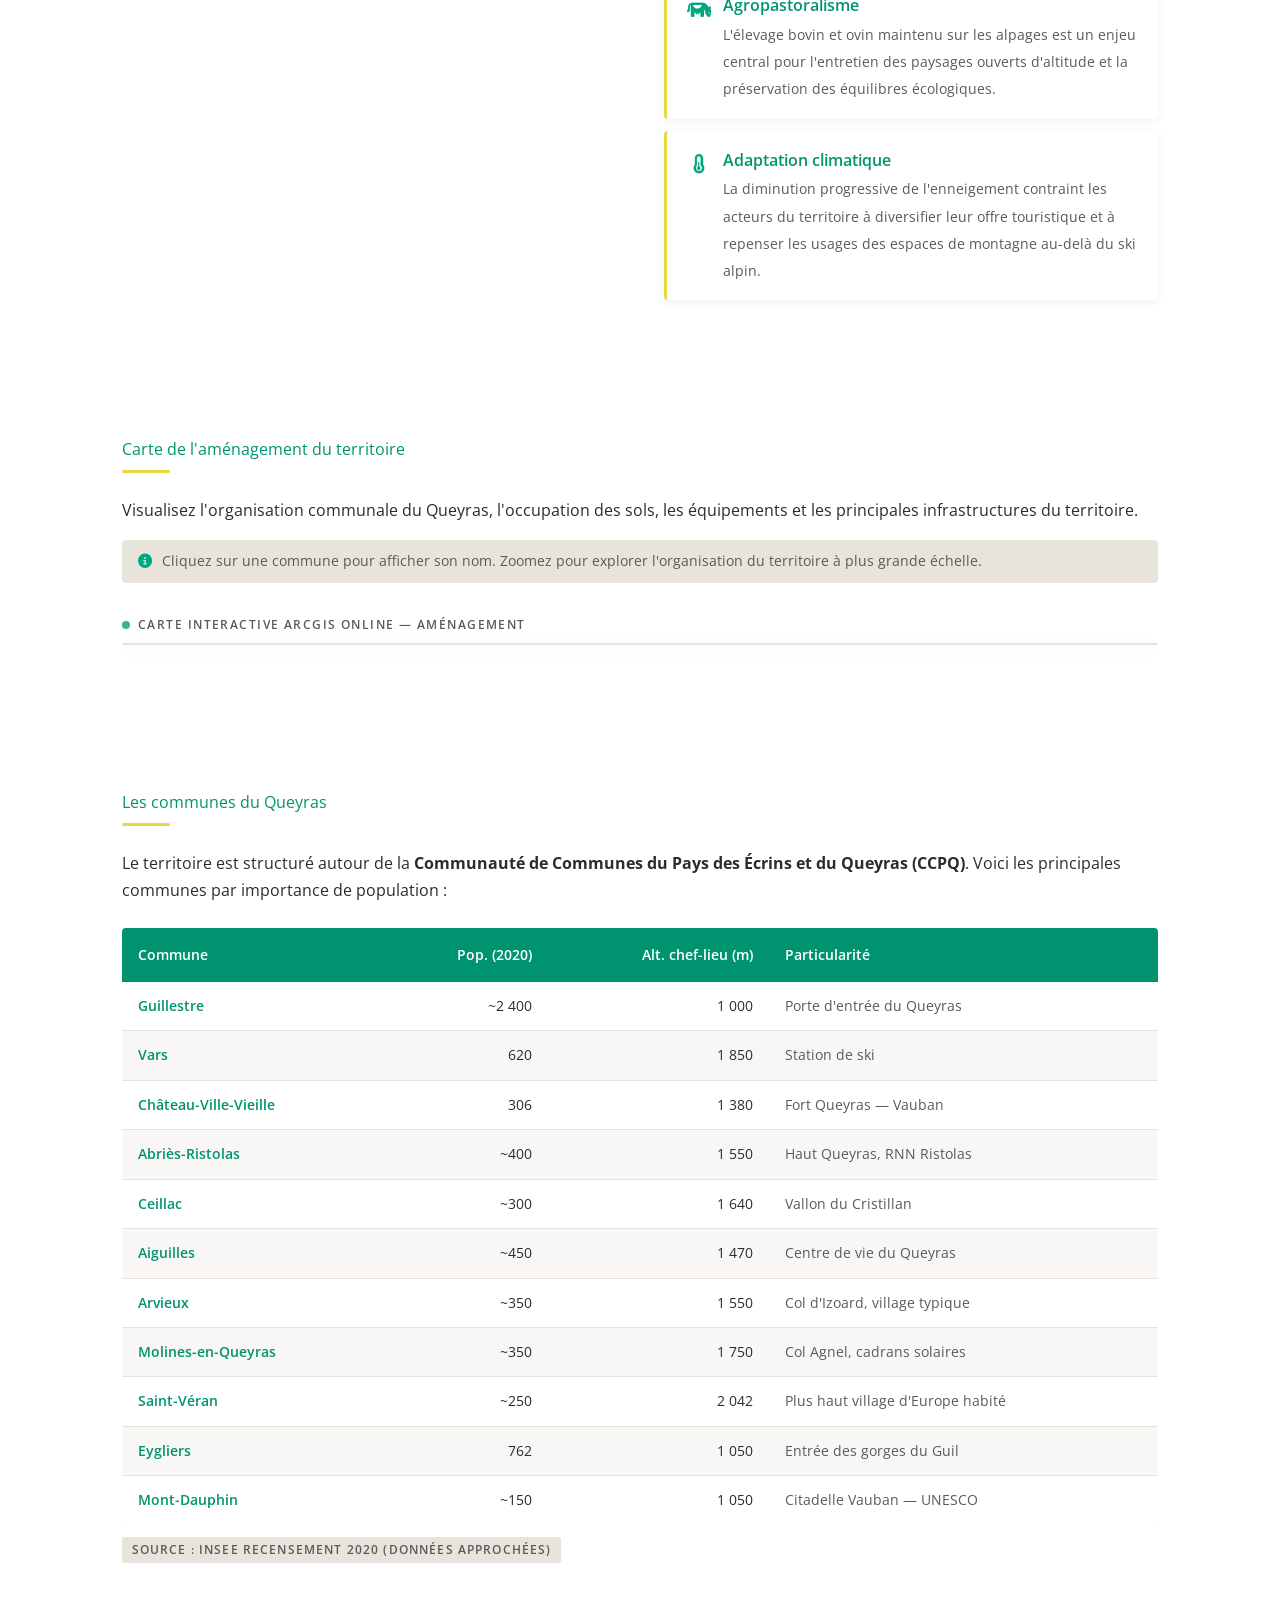
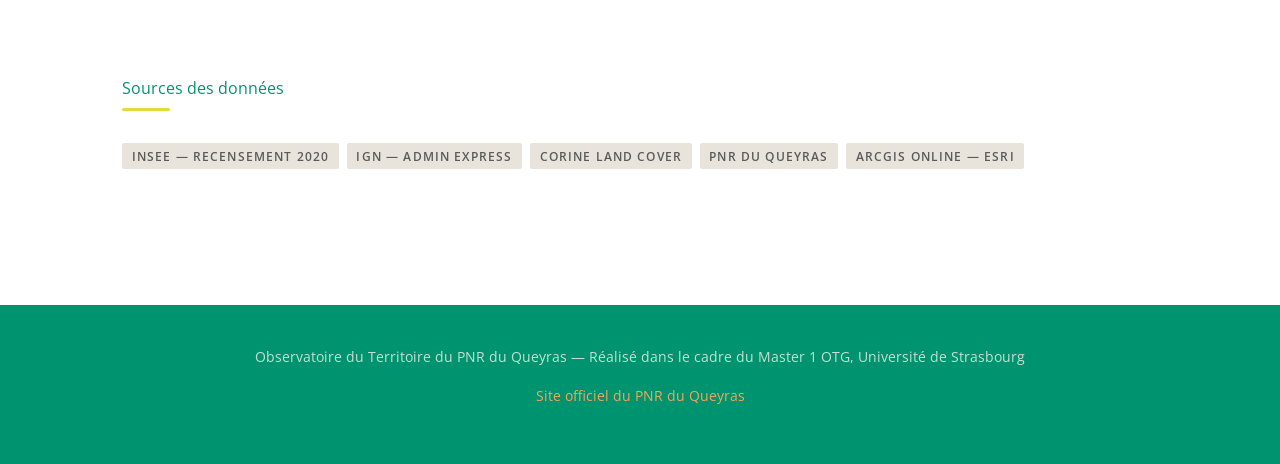
==== commit 1f5ce1a3: "Add files via upload" ====
--- a/amenagement.html
+++ b/amenagement.html
@@ -155,7 +155,7 @@
       <div style="overflow-x:auto; margin-top:1.5rem;">
         <table style="width:100%; border-collapse:collapse; background:var(--blanc); border-radius:4px; overflow:hidden; box-shadow:var(--ombre); font-size:0.9rem;">
           <thead>
-            <tr style="background:var(--bleu-nuit); color:var(--creme);">
+            <tr style="background:var(--vert-foret); color:var(--blanc);">
               <th style="padding:0.9rem 1rem; text-align:left; font-weight:600;">Commune</th>
               <th style="padding:0.9rem 1rem; text-align:right; font-weight:600;">Pop. (2020)</th>
               <th style="padding:0.9rem 1rem; text-align:right; font-weight:600;">Alt. chef-lieu (m)</th>
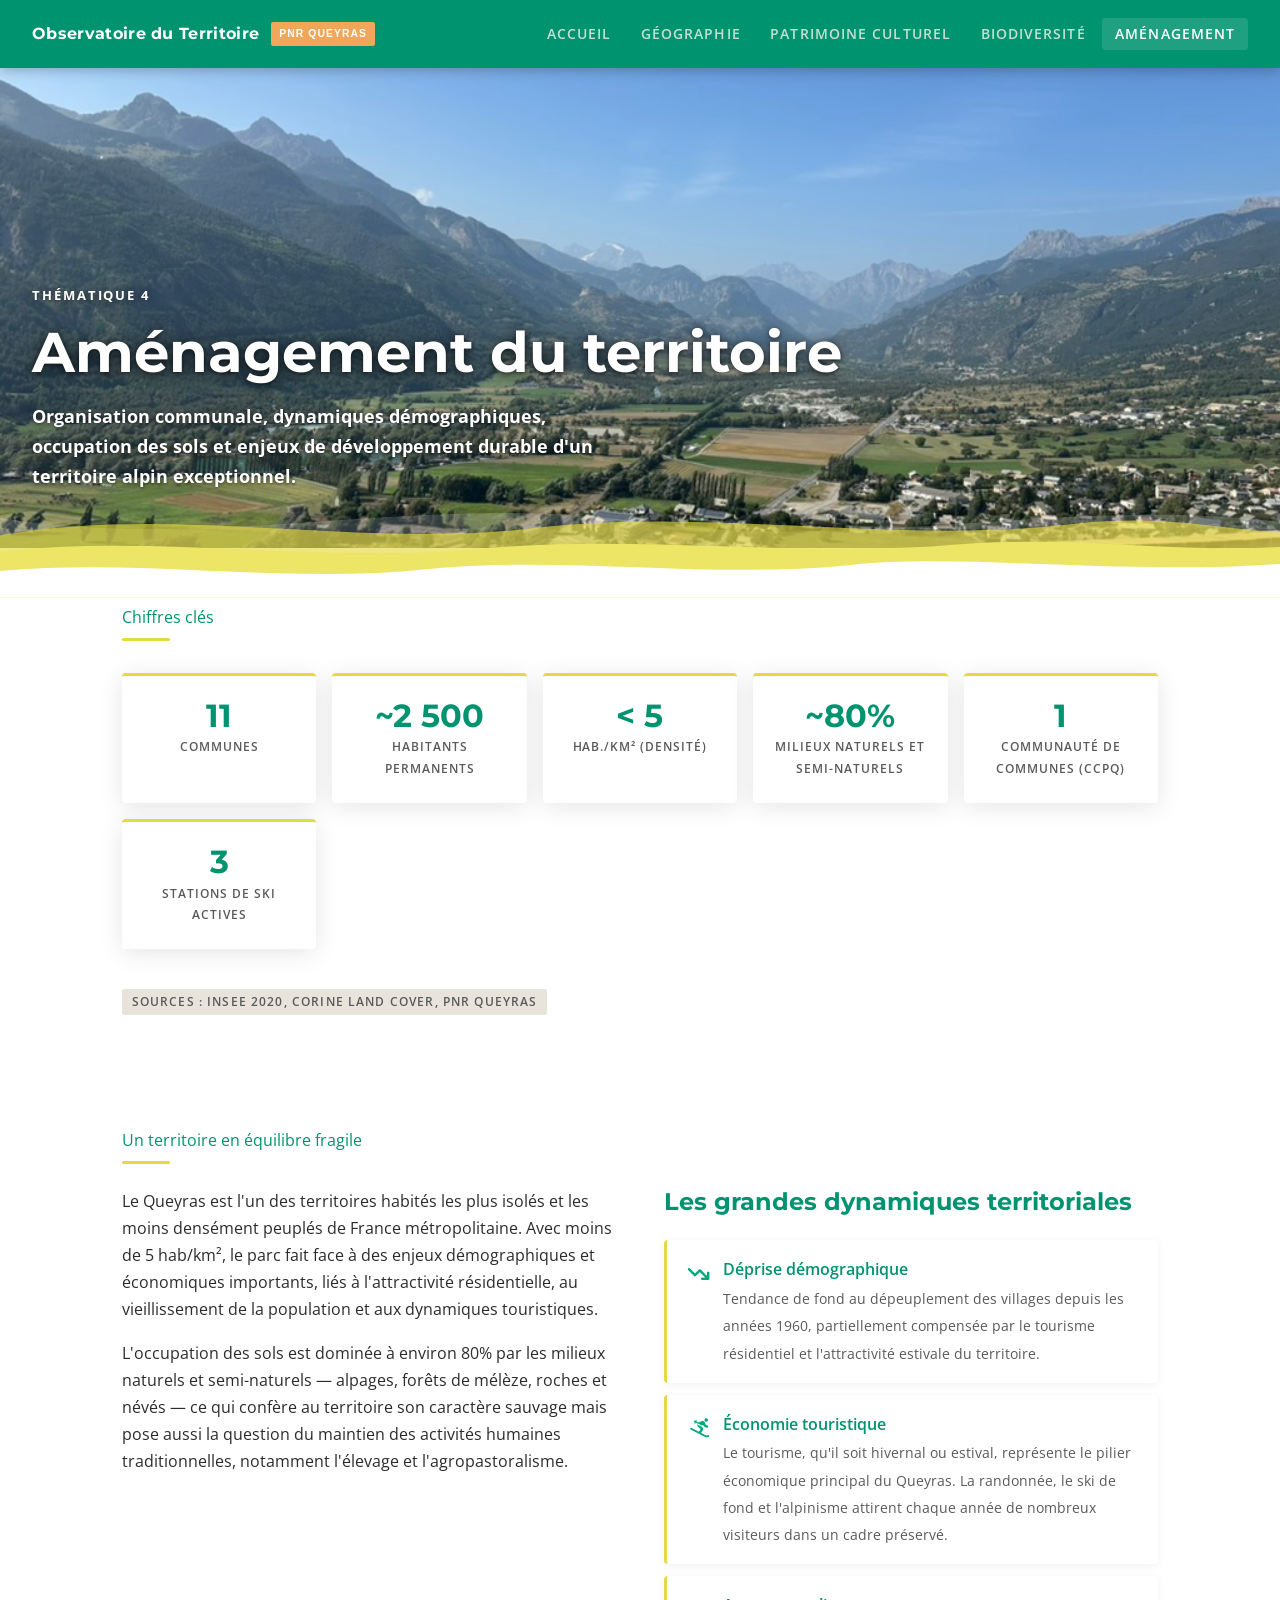
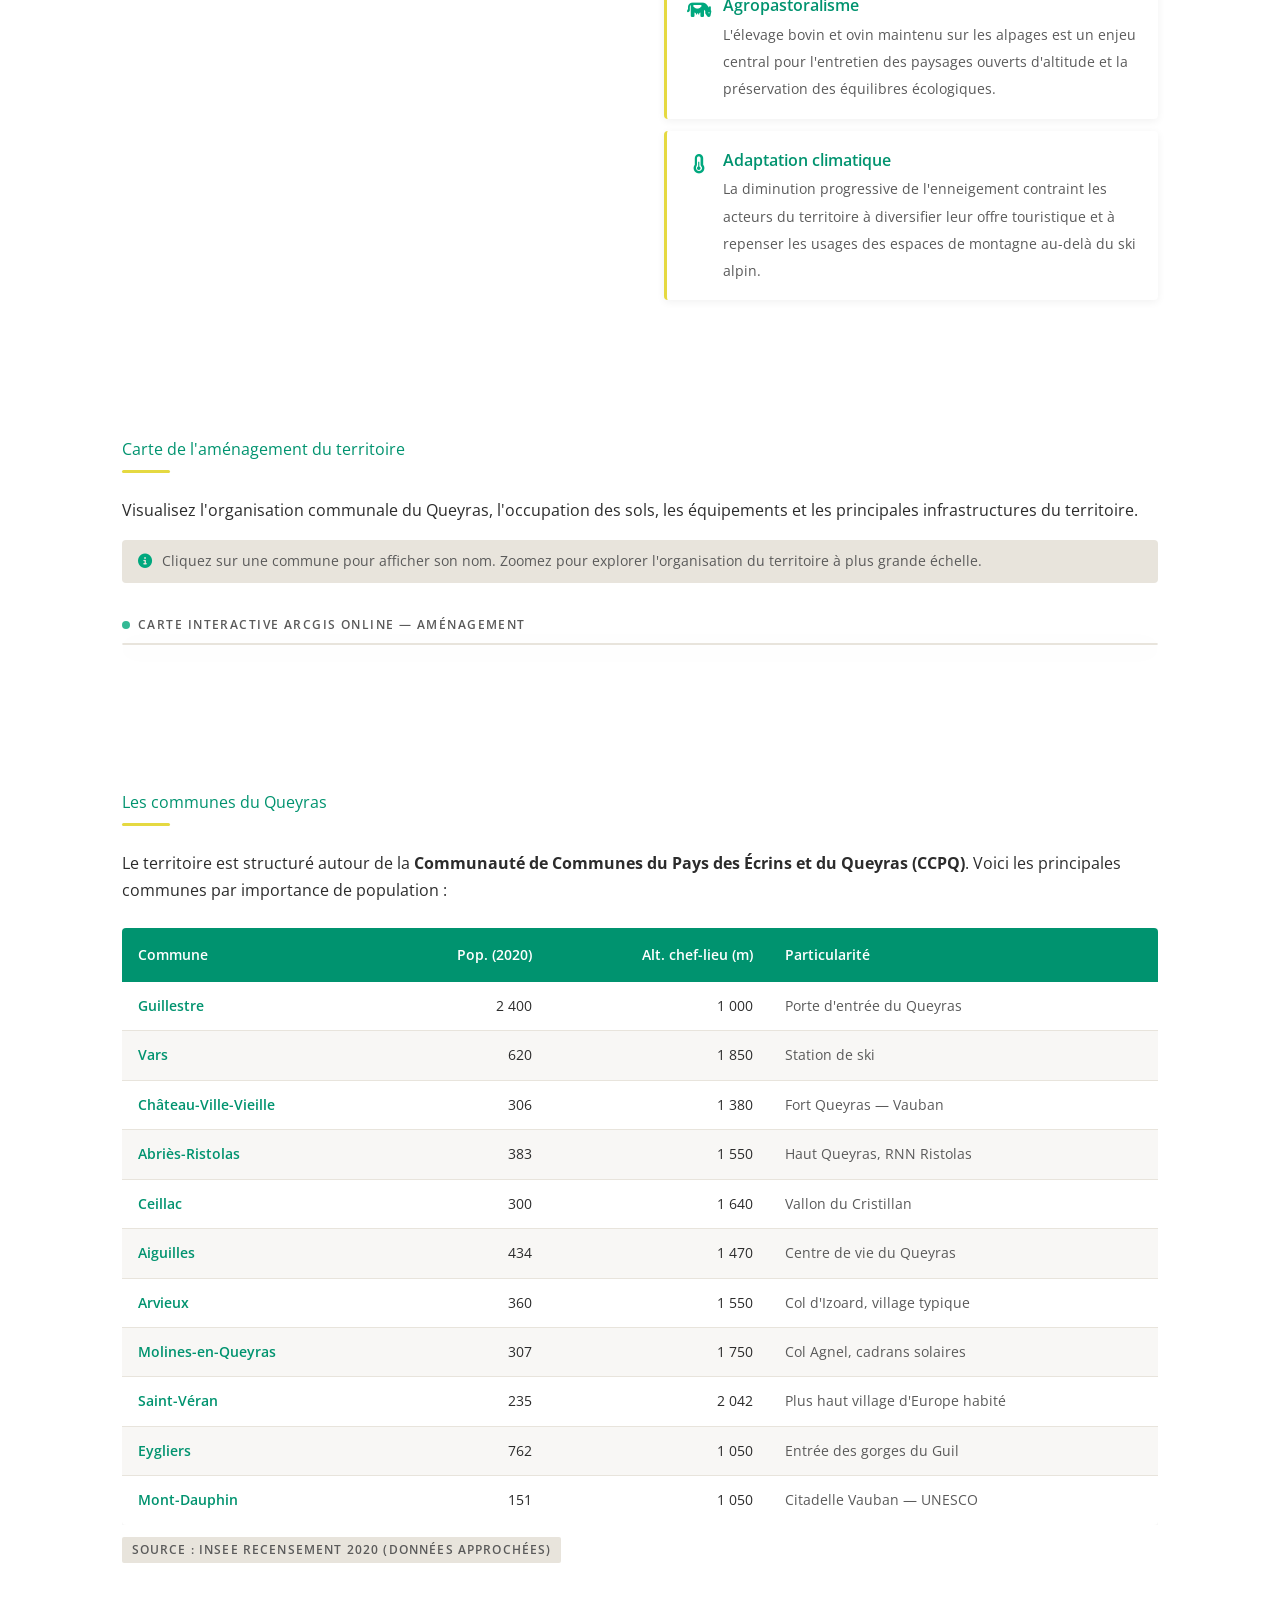
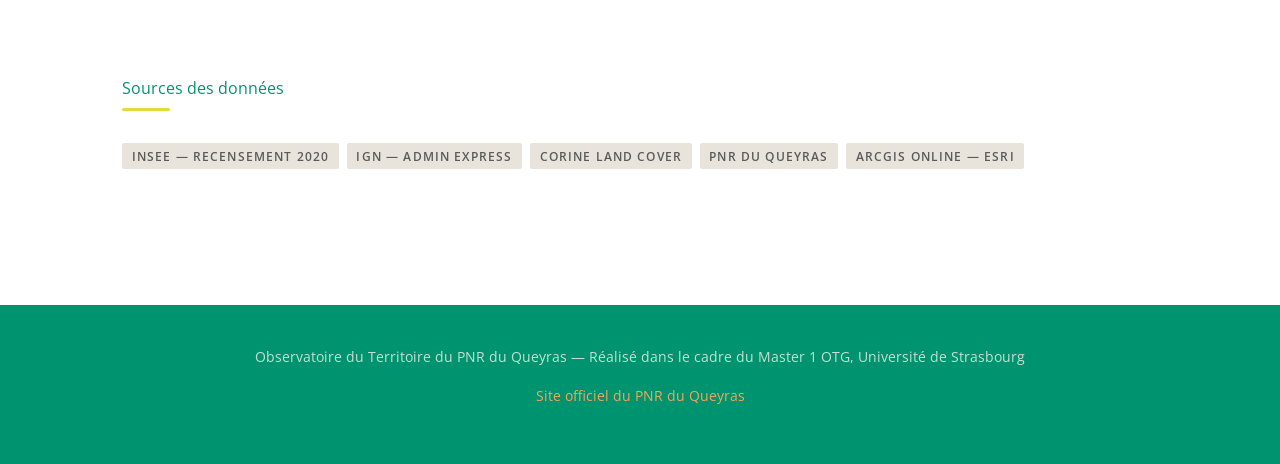
==== commit f9d2f72a: "Add files via upload" ====
--- a/amenagement.html
+++ b/amenagement.html
@@ -56,7 +56,7 @@
           <div class="stat-label">Communes</div>
         </div>
         <div class="stat-card" >
-          <div class="stat-value">~2 800</div>
+          <div class="stat-value">~2 500</div>
           <div class="stat-label">Habitants permanents</div>
         </div>
         <div class="stat-card" >
@@ -165,7 +165,7 @@
           <tbody>
             <tr style="border-bottom:1px solid var(--gris-doux);">
               <td style="padding:0.75rem 1rem; font-weight:600; color:var(--vert-foret);">Guillestre</td>
-              <td style="padding:0.75rem 1rem; text-align:right;">~2 400</td>
+              <td style="padding:0.75rem 1rem; text-align:right;">2 400</td>
               <td style="padding:0.75rem 1rem; text-align:right;">1 000</td>
               <td style="padding:0.75rem 1rem; color:var(--texte-leger);">Porte d'entrée du Queyras</td>
             </tr>
@@ -183,37 +183,37 @@
             </tr>
             <tr style="border-bottom:1px solid var(--gris-doux); background:rgba(232,228,220,0.3);">
               <td style="padding:0.75rem 1rem; font-weight:600; color:var(--vert-foret);">Abriès-Ristolas</td>
-              <td style="padding:0.75rem 1rem; text-align:right;">~400</td>
+              <td style="padding:0.75rem 1rem; text-align:right;">383</td>
               <td style="padding:0.75rem 1rem; text-align:right;">1 550</td>
               <td style="padding:0.75rem 1rem; color:var(--texte-leger);">Haut Queyras, RNN Ristolas</td>
             </tr>
             <tr style="border-bottom:1px solid var(--gris-doux);">
               <td style="padding:0.75rem 1rem; font-weight:600; color:var(--vert-foret);">Ceillac</td>
-              <td style="padding:0.75rem 1rem; text-align:right;">~300</td>
+              <td style="padding:0.75rem 1rem; text-align:right;">300</td>
               <td style="padding:0.75rem 1rem; text-align:right;">1 640</td>
               <td style="padding:0.75rem 1rem; color:var(--texte-leger);">Vallon du Cristillan</td>
             </tr>
             <tr style="border-bottom:1px solid var(--gris-doux); background:rgba(232,228,220,0.3);">
               <td style="padding:0.75rem 1rem; font-weight:600; color:var(--vert-foret);">Aiguilles</td>
-              <td style="padding:0.75rem 1rem; text-align:right;">~450</td>
+              <td style="padding:0.75rem 1rem; text-align:right;">434</td>
               <td style="padding:0.75rem 1rem; text-align:right;">1 470</td>
               <td style="padding:0.75rem 1rem; color:var(--texte-leger);">Centre de vie du Queyras</td>
             </tr>
             <tr style="border-bottom:1px solid var(--gris-doux);">
               <td style="padding:0.75rem 1rem; font-weight:600; color:var(--vert-foret);">Arvieux</td>
-              <td style="padding:0.75rem 1rem; text-align:right;">~350</td>
+              <td style="padding:0.75rem 1rem; text-align:right;">360</td>
               <td style="padding:0.75rem 1rem; text-align:right;">1 550</td>
               <td style="padding:0.75rem 1rem; color:var(--texte-leger);">Col d'Izoard, village typique</td>
             </tr>
             <tr style="border-bottom:1px solid var(--gris-doux); background:rgba(232,228,220,0.3);">
               <td style="padding:0.75rem 1rem; font-weight:600; color:var(--vert-foret);">Molines-en-Queyras</td>
-              <td style="padding:0.75rem 1rem; text-align:right;">~350</td>
+              <td style="padding:0.75rem 1rem; text-align:right;">307</td>
               <td style="padding:0.75rem 1rem; text-align:right;">1 750</td>
               <td style="padding:0.75rem 1rem; color:var(--texte-leger);">Col Agnel, cadrans solaires</td>
             </tr>
             <tr style="border-bottom:1px solid var(--gris-doux);">
               <td style="padding:0.75rem 1rem; font-weight:600; color:var(--vert-foret);">Saint-Véran</td>
-              <td style="padding:0.75rem 1rem; text-align:right;">~250</td>
+              <td style="padding:0.75rem 1rem; text-align:right;">235</td>
               <td style="padding:0.75rem 1rem; text-align:right;">2 042</td>
               <td style="padding:0.75rem 1rem; color:var(--texte-leger);">Plus haut village d'Europe habité</td>
             </tr>
@@ -225,7 +225,7 @@
             </tr>
             <tr>
               <td style="padding:0.75rem 1rem; font-weight:600; color:var(--vert-foret);">Mont-Dauphin</td>
-              <td style="padding:0.75rem 1rem; text-align:right;">~150</td>
+              <td style="padding:0.75rem 1rem; text-align:right;">151</td>
               <td style="padding:0.75rem 1rem; text-align:right;">1 050</td>
               <td style="padding:0.75rem 1rem; color:var(--texte-leger);">Citadelle Vauban — UNESCO</td>
             </tr>
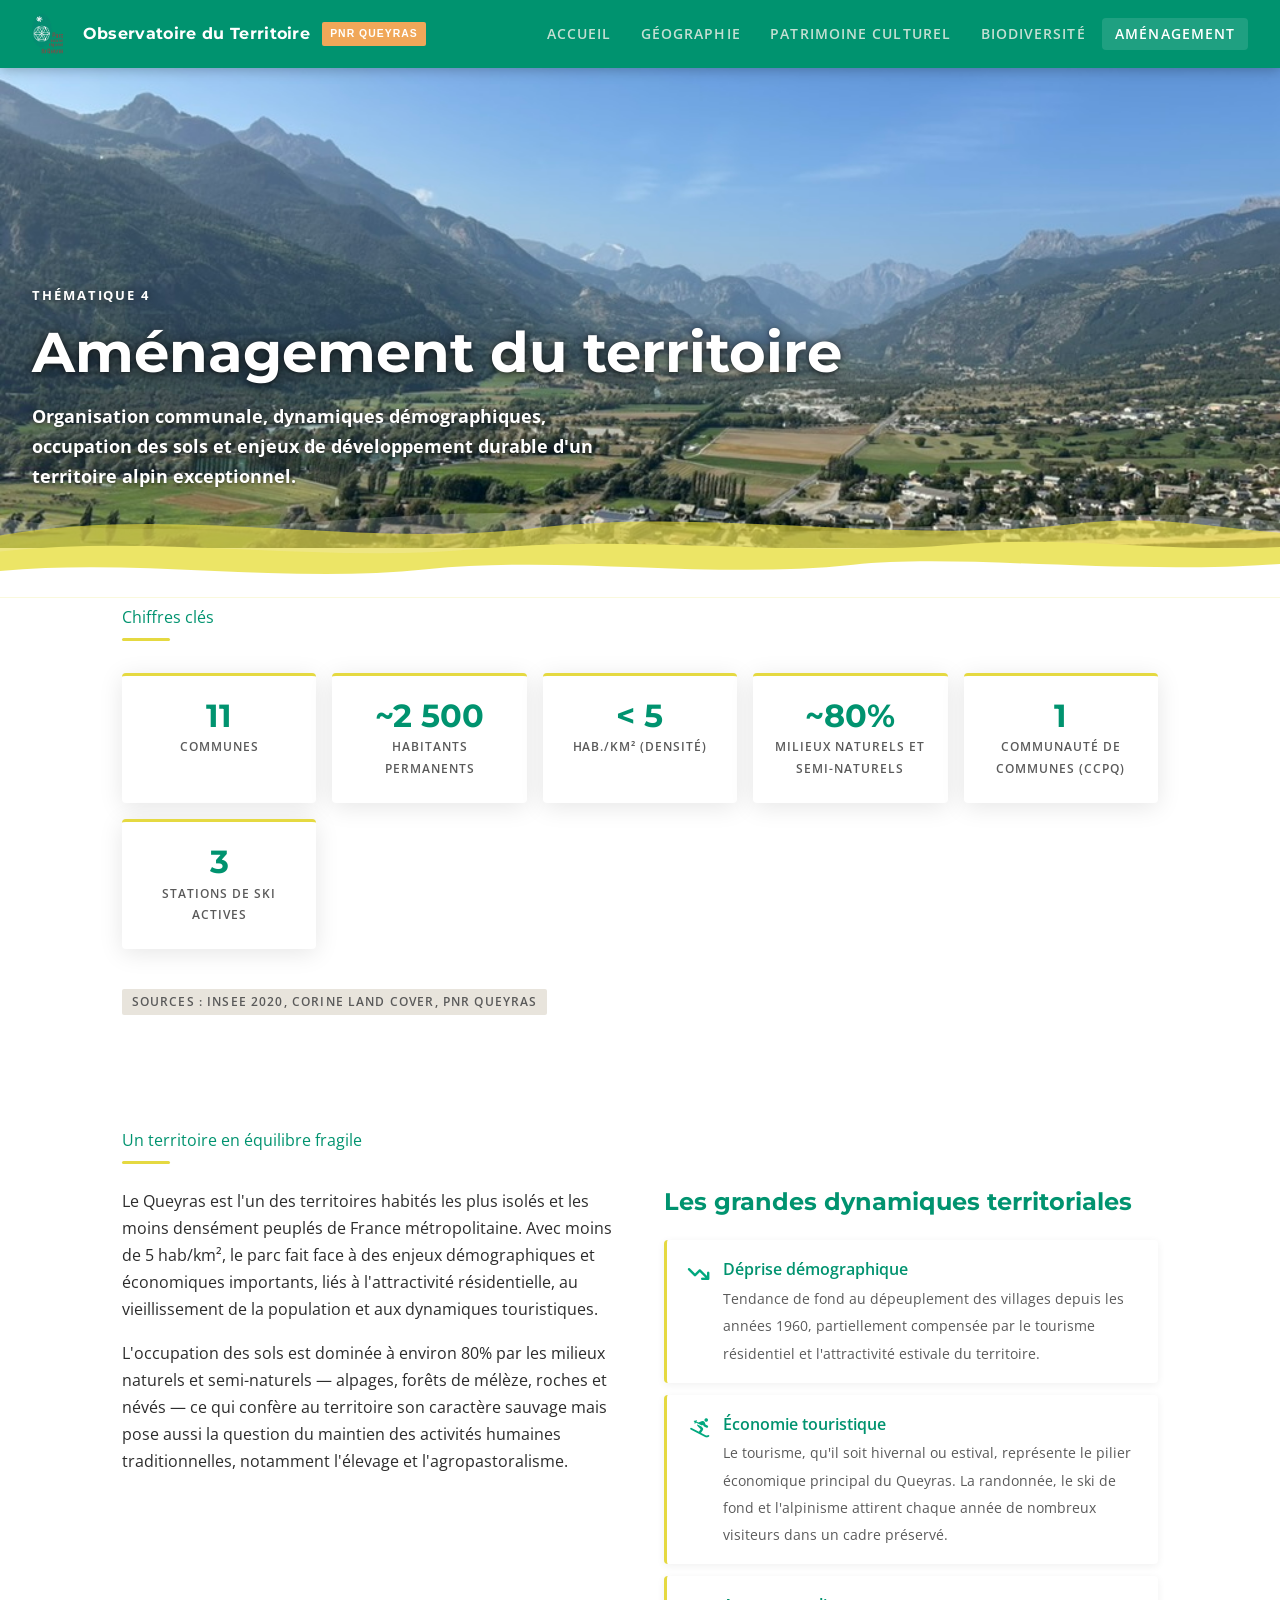
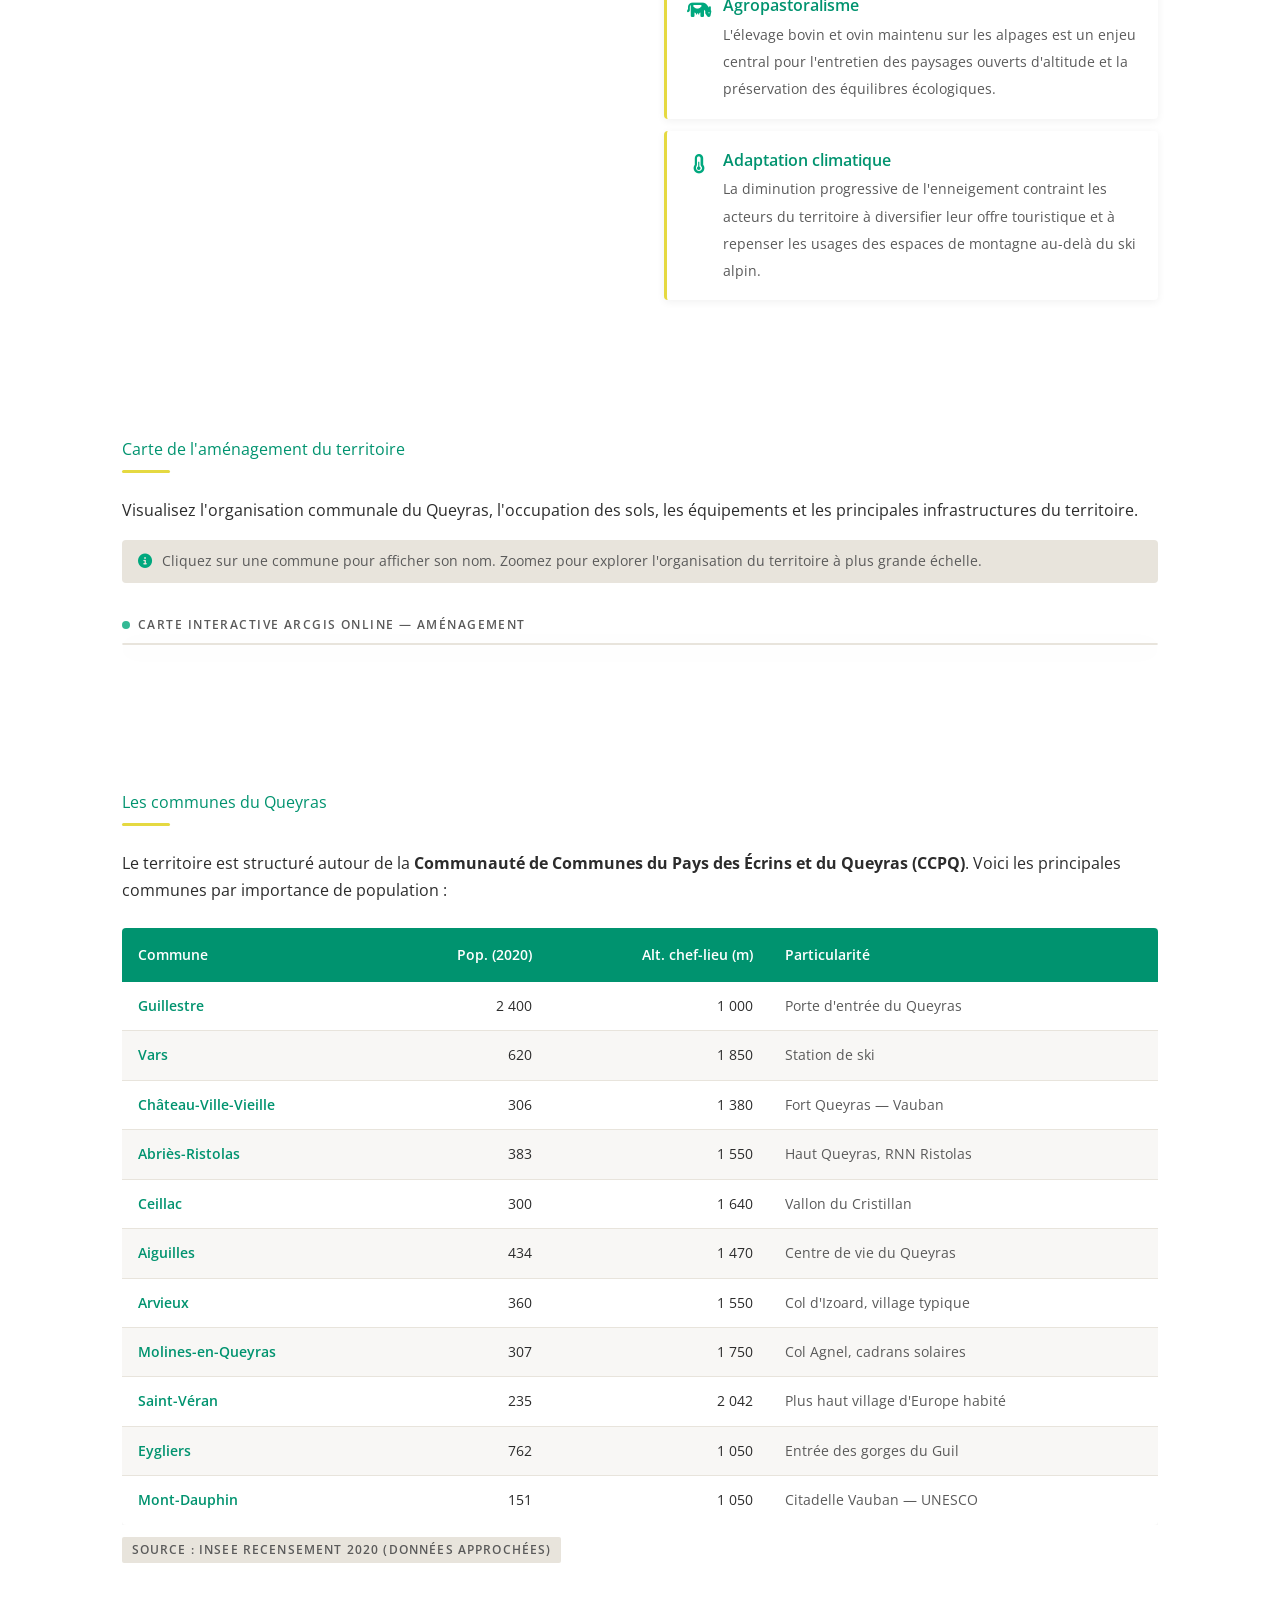
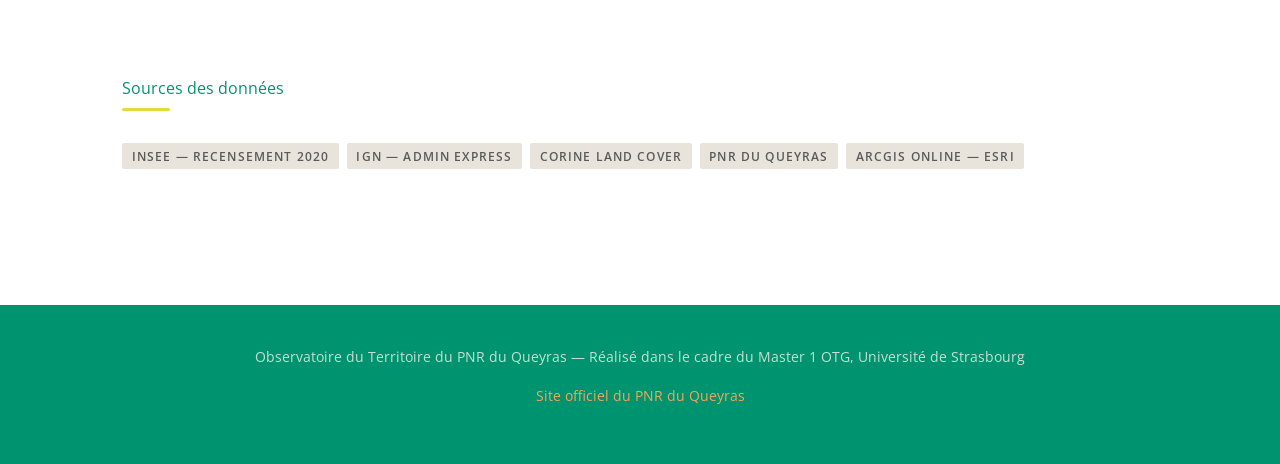
==== commit 0ea5be72: "Add files via upload" ====
--- a/amenagement.html
+++ b/amenagement.html
@@ -11,7 +11,7 @@
 <body>
 
 <nav class="navbar">
-  <div class="nav-brand">
+  <div class="nav-brand"><img src="pnr-queyras-logo.png.webp" alt="Logo PNR Queyras" style="height:42px; width:auto; margin-right:0.5rem;">
     <span>Observatoire du Territoire</span>
     <span class="badge">PNR Queyras</span>
   </div>
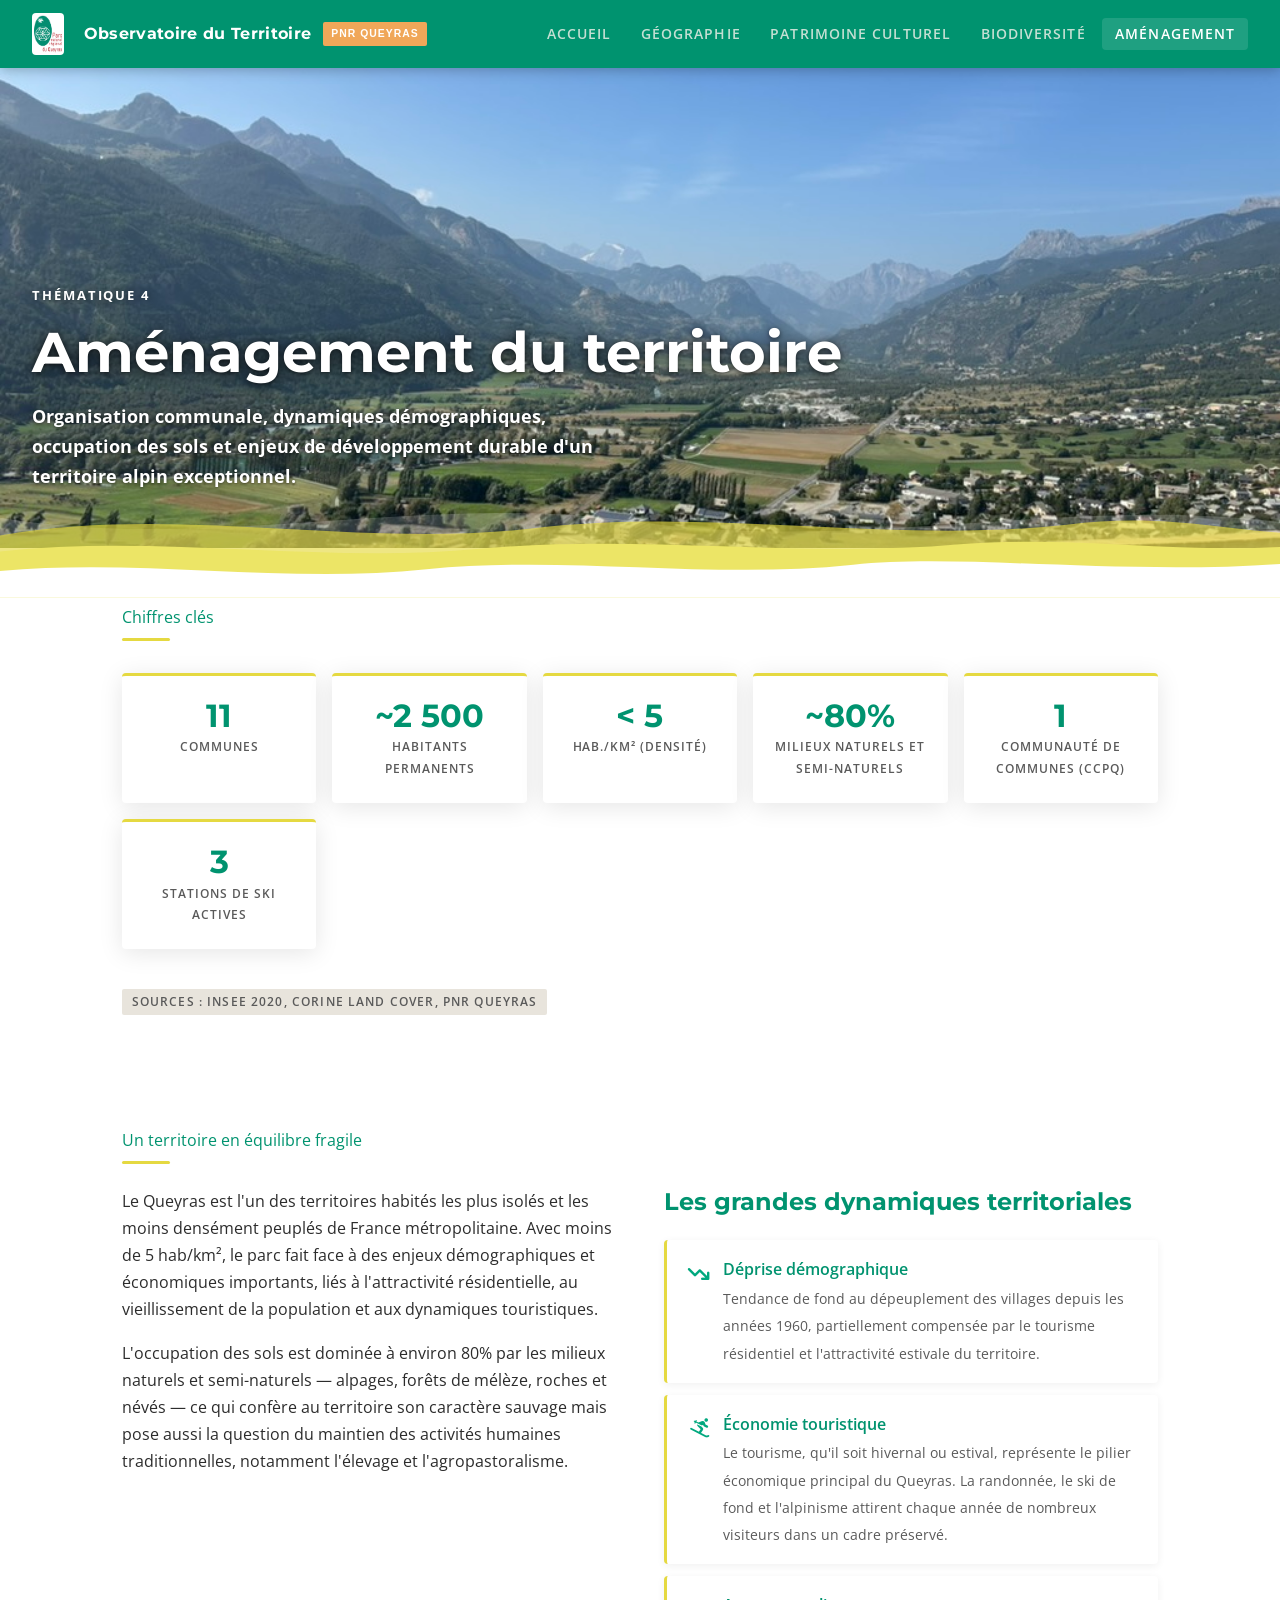
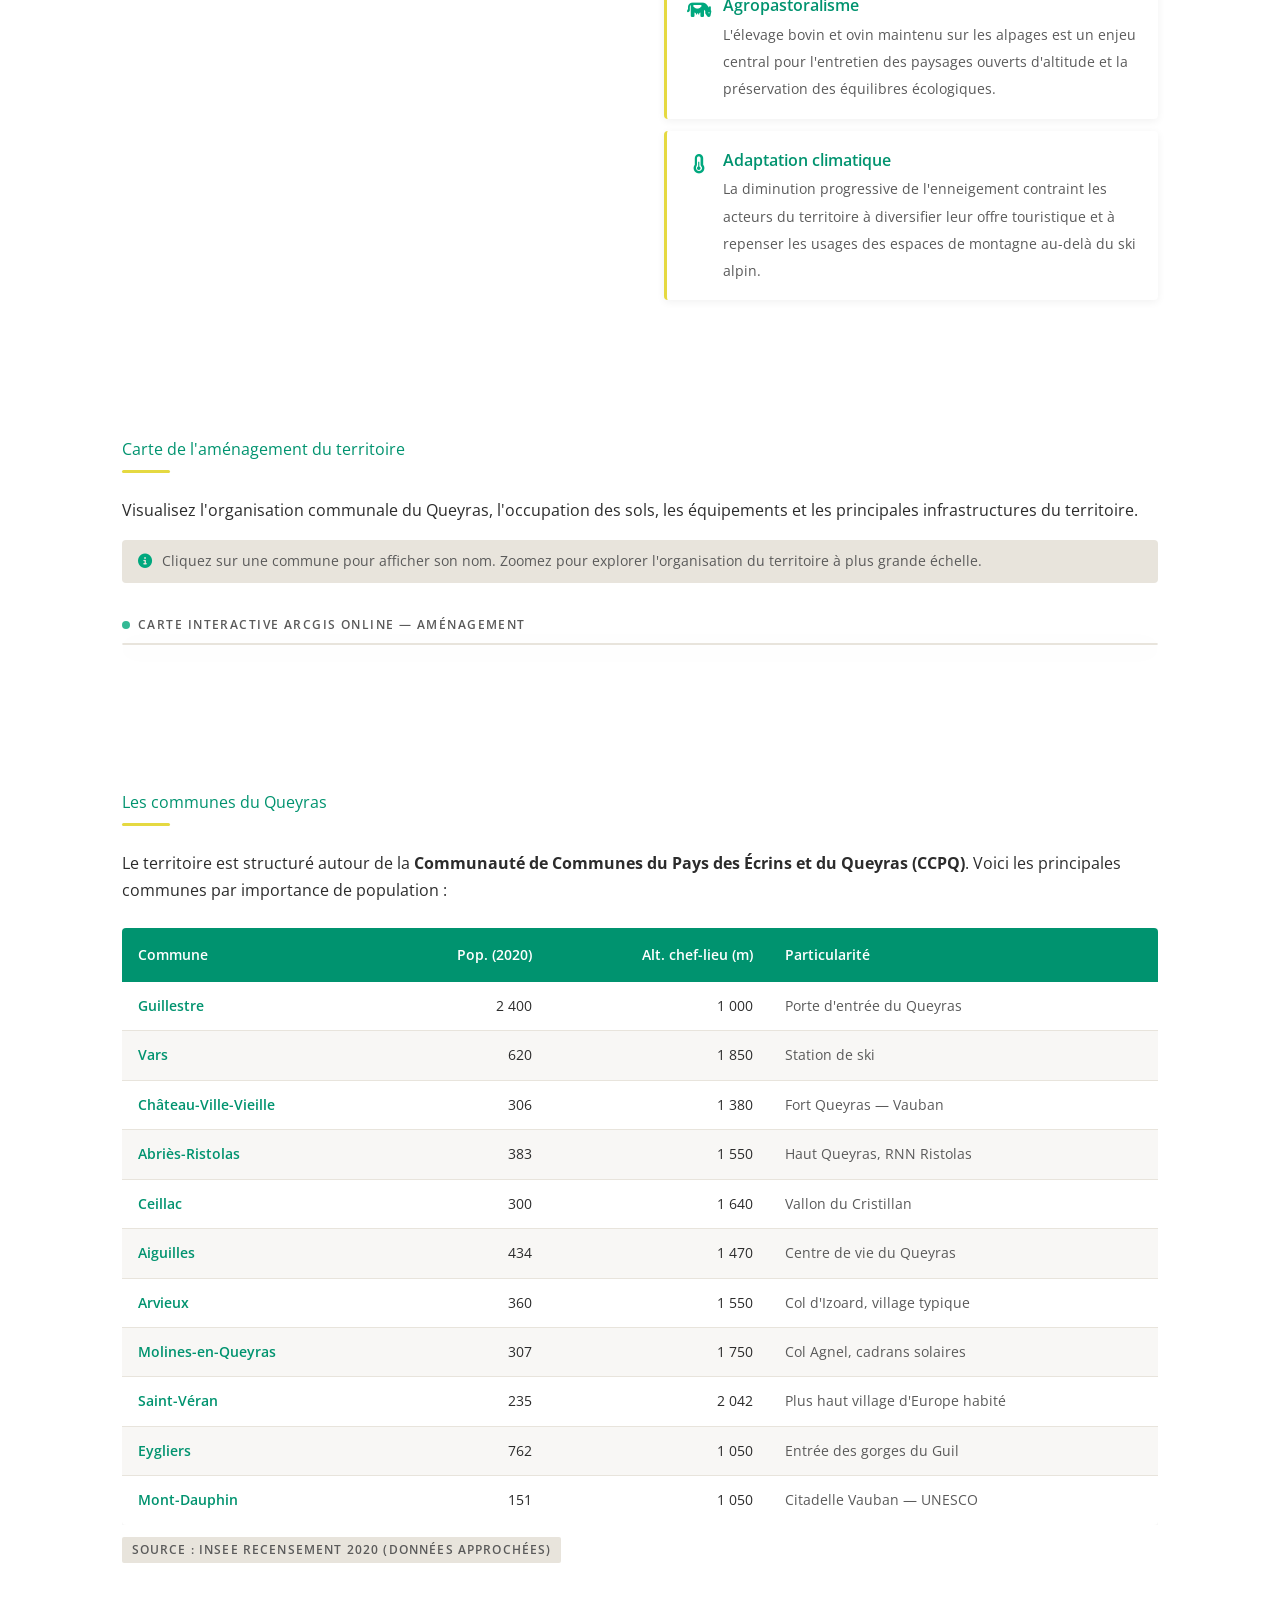
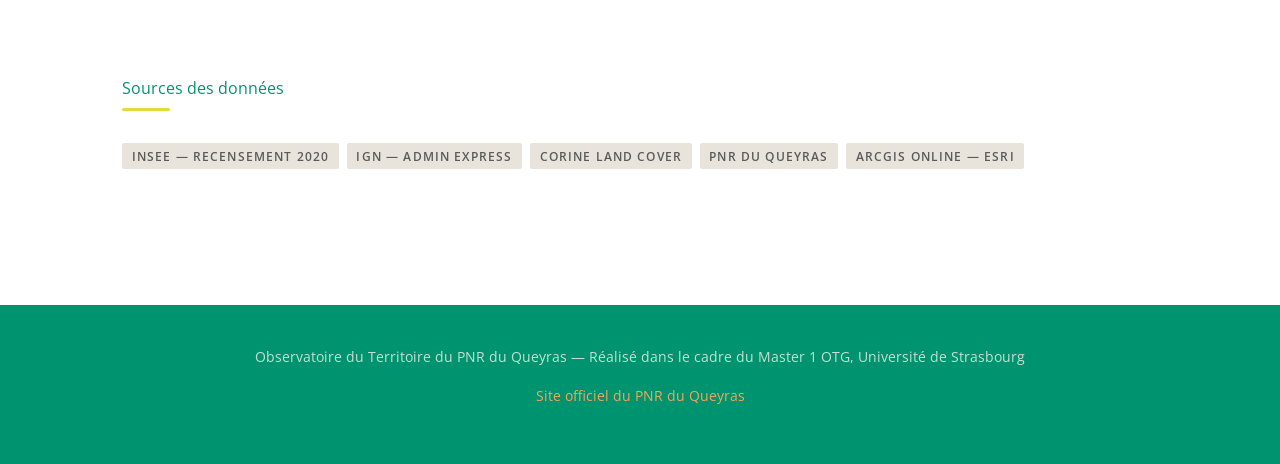
==== commit 57e9bb8d: "Add files via upload" ====
--- a/amenagement.html
+++ b/amenagement.html
@@ -11,7 +11,7 @@
 <body>
 
 <nav class="navbar">
-  <div class="nav-brand"><img src="pnr-queyras-logo.png.webp" alt="Logo PNR Queyras" style="height:42px; width:auto; margin-right:0.5rem;">
+  <div class="nav-brand"><img src="pnr-queyras-logo.png.webp" alt="Logo PNR Queyras" style="height:42px; width:auto; margin-right:0.5rem; background:white; border-radius:4px; padding:2px;">
     <span>Observatoire du Territoire</span>
     <span class="badge">PNR Queyras</span>
   </div>
